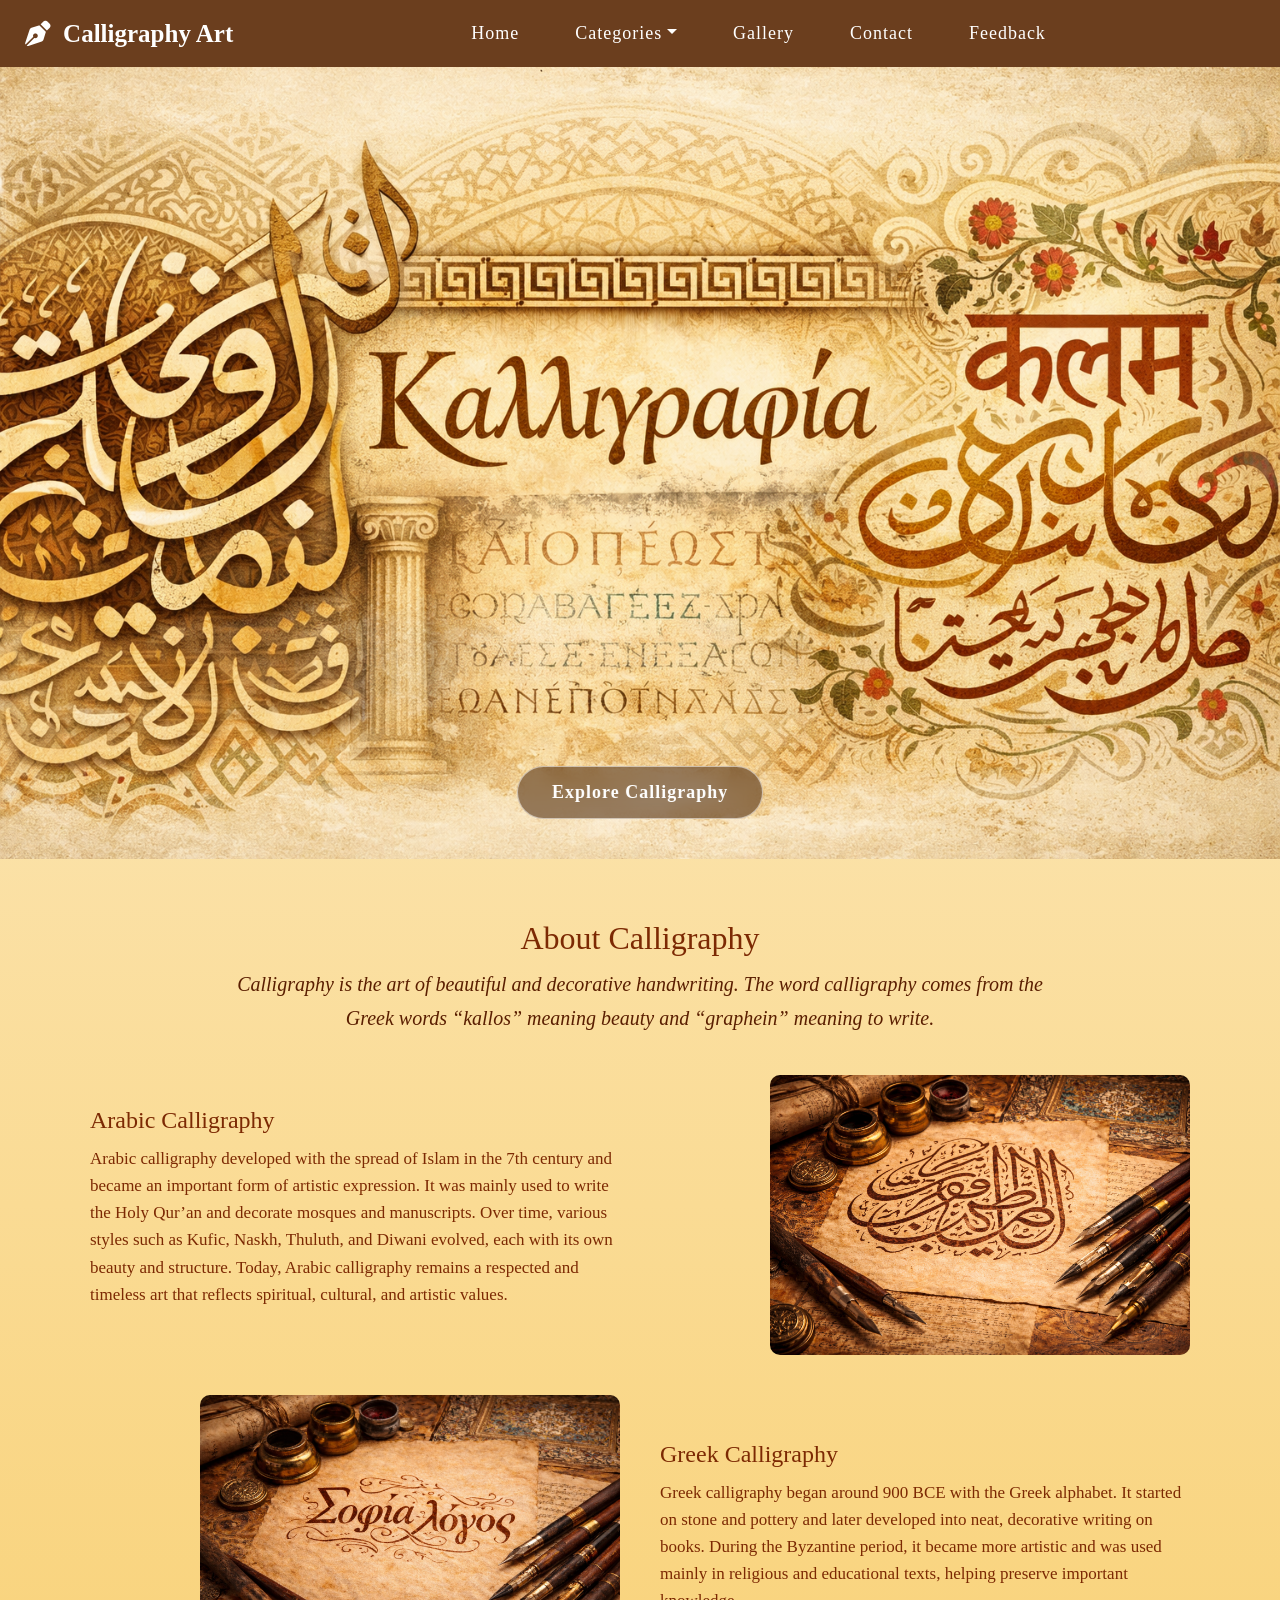
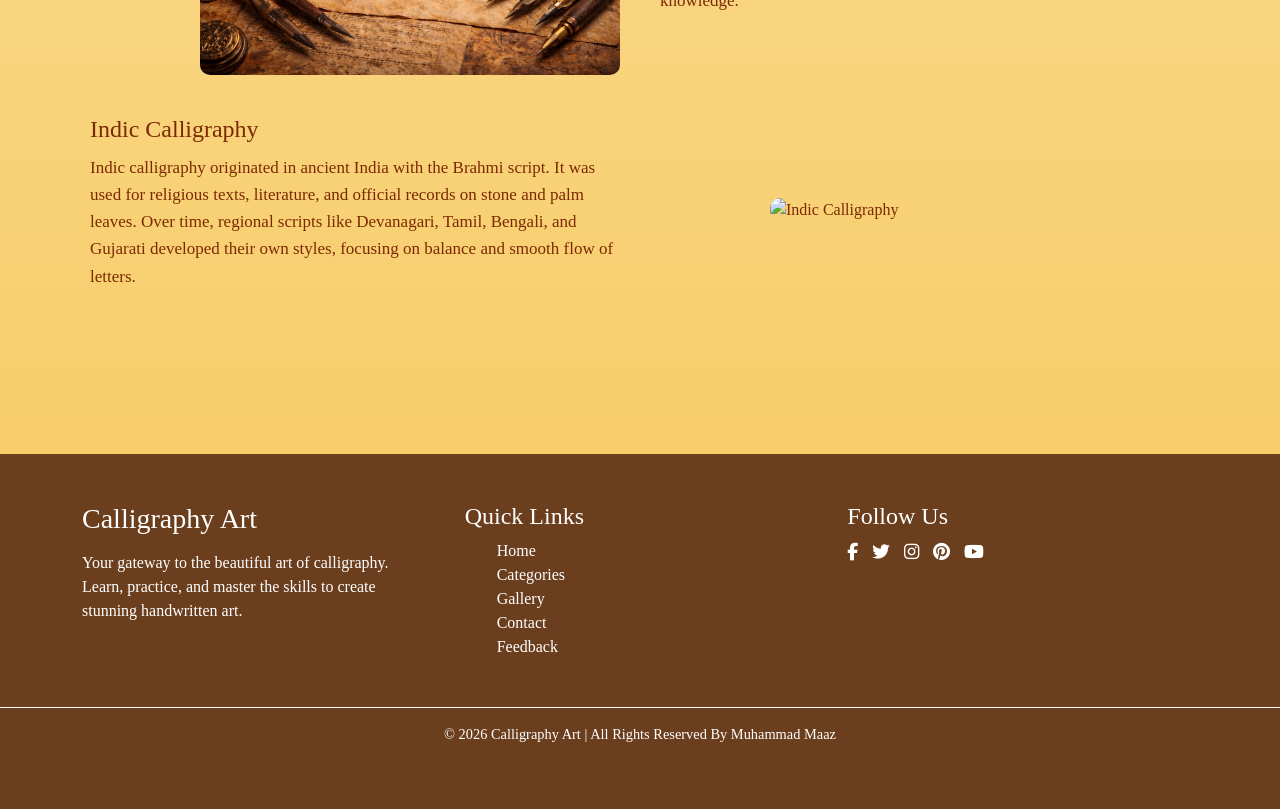
==== index.html @ 0bbfa5df "First commit" ====
<!DOCTYPE html>
<html lang="en">
<head>
  <meta charset="UTF-8">
  <meta name="viewport" content="width=device-width, initial-scale=1.0">
  <title>Calligraphy Art</title>

  <!-- Bootstrap -->
  <link href="https://cdn.jsdelivr.net/npm/bootstrap@5.3.2/dist/css/bootstrap.min.css" rel="stylesheet">

  <!-- Leaflet -->
  <link rel="stylesheet" href="https://unpkg.com/leaflet@1.9.4/dist/leaflet.css">

  <!-- Custom CSS -->
  <link rel="stylesheet" href="style.css">
  <!-- Social Icons CDN -->
<link rel="stylesheet" href="https://cdnjs.cloudflare.com/ajax/libs/font-awesome/6.5.0/css/all.min.css">

</head>

<body>

<!-- NAVBAR -->
<nav class="navbar navbar-expand-lg custom-navbar navbar-dark">
  <div class="container-fluid">
    <i class="fas fa-pen-nib"></i>
    <a class="navbar-brand d-flex align-items-center" href="index.html">
      <span>Calligraphy Art</span>
    </a>

     <!-- RESponvie -->
    <button class="navbar-toggler" type="button" data-bs-toggle="collapse" data-bs-target=".navbar-collapse">
      <span class="navbar-toggler-icon"></span>
    </button>


    <div class="collapse navbar-collapse justify-content-center">
      <ul class="navbar-nav gap-4">
        <li class="nav-item"><a class="nav-link px-3" href="index.html">Home</a></li>
        <li class="nav-item dropdown">
          <a class="nav-link px-3 dropdown-toggle" href="#" data-bs-toggle="dropdown">Categories</a>
          <ul class="dropdown-menu">
            <li class="dropdown-submenu">
              <a class="dropdown-item dropdown-toggle" href="#">For Kids</a>
              <ul class="dropdown-menu">
                <li><a class="dropdown-item" href="kids-arabic.html">Arabic</a></li>
                <li><a class="dropdown-item" href="kids-greek.html">Greek</a></li>
                <li><a class="dropdown-item" href="kids-indic.html">Indic</a></li>
              </ul>
            </li>
            <li class="dropdown-submenu">
              <a class="dropdown-item dropdown-toggle" href="#">For Elders</a>
              <ul class="dropdown-menu">
                <li><a class="dropdown-item" href="elders-arabic.html">Arabic</a></li>
                <li><a class="dropdown-item" href="elders-greek.html">Greek</a></li>
                <li><a class="dropdown-item" href="elders-indic.html">Indic</a></li>
              </ul>
            </li>

          </ul>
        </li>

        <li class="nav-item"><a class="nav-link px-3" href="gallery.html">Gallery</a></li>
        <li class="nav-item"><a class="nav-link px-3 active" href="contact.html">Contact</a></li>
        <li class="nav-item"><a class="nav-link px-3" href="feedback.html">Feedback</a></li>
      </ul>
    </div>
  </div>
</nav>


  <!-- Banner -->
  <section id="home" class="images">
    <img src="Banner 1.png" alt="Calligraphy Banner">
    <a href="#about" class="scroll-btn">Explore Calligraphy</a>
  </section>


  <!-- ABOUT SECTION -->
  <section id="about" class="about">

    <h2>About Calligraphy</h2>

    <p class="about-intro">
      Calligraphy is the art of beautiful and decorative handwriting. The word calligraphy
      comes from the Greek words “kallos” meaning beauty and “graphein” meaning to write.
    </p>

    <!-- Arabic -->
    <div class="about-row">
      <div class="text-box">
        <h3>Arabic Calligraphy</h3>
        <p>
          Arabic calligraphy developed with the spread of Islam in the 7th century and became an important form of artistic expression. It was mainly used to write the Holy Qur’an and decorate mosques and manuscripts. Over time, various styles such as Kufic, Naskh, Thuluth, and Diwani evolved, each with its own beauty and structure. Today, Arabic calligraphy remains a respected and timeless art that reflects spiritual, cultural, and artistic values.
        </p>
      </div>

      <div class="image-box">
        <img src="Arabic calligraphy.png" alt="Arabic Calligraphy">
      </div>
    </div>

    <!-- Greek -->
    <div class="about-row">
      <div class="text-box">
        <h3>Greek Calligraphy</h3>
        <p>
          Greek calligraphy began around 900 BCE with the Greek alphabet. It started on stone and pottery and later developed into neat, decorative writing on books. During the Byzantine period, it became more artistic and was used mainly in religious and educational texts, helping preserve important knowledge.
        </p>
      </div>

      <div class="image-box">
        <img src="Greek calligraphy.png" alt="Greek Calligraphy">
      </div>
    </div>

    <!-- Indic -->
    <div class="about-row">
      <div class="text-box">
        <h3>Indic Calligraphy</h3>
        <p>
          Indic calligraphy originated in ancient India with the Brahmi script. It was used for religious texts, literature, and official records on stone and palm leaves. Over time, regional scripts like Devanagari, Tamil, Bengali, and Gujarati developed their own styles, focusing on balance and smooth flow of letters.
        </p>
      </div>

      <div class="image-box">
        <img src="Indic calligraphy.png" alt="Indic Calligraphy">
      </div>
    </div>

  </section>

  
<!-- FOOTER -->
<footer>
<div class="container">
  <div class="footer-container">
    <div class="footer-logo">
      <h3>Calligraphy Art</h3>
    <p>Your gateway to the beautiful art of calligraphy. Learn, practice, and master the skills to create stunning handwritten art.</p>
  </div>
  <div class="footer-links">
    <h4> Quick Links</h4>
    <ul>
      <li><a href="index.html">Home</a></li>
      <li><a href="catogries.html">Categories</a></li>
      <li><a href="gallery.html">Gallery</a></li>
      <li><a href="contact.html">Contact</a></li>
      <li><a href="feedback.html">Feedback</a></li>     
    </ul>
    
  </div>
  <div class="footer-social">
    <h4>Follow Us</h4>
    <div class="social-icons">
      <a href="#"><i class="fab fa-facebook-f"></i></a>
      <a href="#"><i class="fab fa-twitter"></i></a>
      <a href="#"><i class="fab fa-instagram"></i></a>
      <a href="#"><i class="fab fa-pinterest"></i></a>
      <a href="#"><i class="fab fa-youtube"></i></a>
    </div>
  </div>
</div>
</div>
<div class="copyright">
  <p>&copy; 2026 Calligraphy Art | All Rights Reserved By Muhammad Maaz</p>
</div>
</footer>

<!-- Scripts -->
<script src="https://cdn.jsdelivr.net/npm/bootstrap@5.3.2/dist/js/bootstrap.bundle.min.js"></script>


</body>
</html>
---- style.css ----
/* -------- Automatic Scroll--------- */
html {
  scroll-behavior: smooth;
}

body {
  margin: 0;
  font-family: 'Georgia', serif;
  background: linear-gradient(#fdefd1 , #f7c757);
  
}

/* --------- NAVBAR ---------- */
/* .navbar-brand img{
  border-radius: 50%;
  object-fit: cover;
} */

.container-fluid i{
font-size:1.6rem;
color:white;
padding: 1%
}

.navbar-brand span{
  font-weight: bold;
  color: white;
  font-size: 25px;
  font-family: 'Dancing Script', cursive;
}

.custom-navbar {
    background-color: #6B3E1E;
}

.custom-navbar .nav-link {
    color: white !important;
    font-size: 18px;
    letter-spacing: 1px;
}

.custom-navbar .nav-link:hover {
    color: #FFD9A0 !important;
}

.custom-navbar .dropdown-menu {
    background-color: #6B3E1E;
    border: none;
}

.custom-navbar .dropdown-item {
    color: white !important;
}

.custom-navbar .dropdown-item:hover {
    background-color: #8B5A2B;
    color: #FFD9A0 !important;
}
.dropdown-submenu {
  position: relative;
}

.dropdown-submenu > .dropdown-menu {
  top: 0;
  left: 100%;
  margin-left: 0.2rem;
  display: none;
}

.dropdown-submenu:hover > .dropdown-menu {
  display: block;
}

/* .navbar-toggler {
  border-color: rgba(255,255,255,0.7);
}

.navbar-toggler-icon{
  filter: invert(1);
} */


/* ---------- BANNER (Home) ---------- */
.images {
    width: 100%;
    height: 88vh;
    overflow: hidden;
    position: relative;
}

.images img {
    width: 100%;
    height: 100%;
    object-fit: cover;
}


/* ----------- GLASS BLUR EXPLORE BUTTON ----------- */
.scroll-btn{
    position: absolute;
    left: 50%;
    bottom: 40px;
    transform: translateX(-50%);
    
    padding: 12px 34px;
    font-size: 18px;
    font-weight: 600;
    color: #ffffff;
    text-decoration: none;
    border-radius: 40px;

    border: 1px solid rgba(255, 255, 255, 0.55);
    background: rgba(70, 35, 10, 0.55);
    backdrop-filter: blur(8px);
    -webkit-backdrop-filter: blur(8px);

    letter-spacing: 1px;
    transition: all 0.3s ease;
}

.scroll-btn:hover{
    background: rgba(255, 255, 255, 0.25);
    border-color: rgba(255,255,255,0.9);
    transform: translateX(-50%) scale(1.07);
}


/* ------------ ABOUT SECTION ------------ */
.about {
    padding: 60px 50px;
    color: #7c2903;
}

.about h2{
    text-align: center;
    margin-bottom: 10px;
}

.about-intro{
    text-align: center;
    font-size: 20px;
    font-style: italic;
    max-width: 850px;
    margin: 10px auto 40px auto;
    line-height: 1.7;
    color: #5a1e00;
}


/* -------- ZIG ZAG -------- */
.about-row{
    display: flex;
    align-items: center;
    justify-content: space-between;
    gap: 40px;
    max-width: 1100px;
    margin: 40px auto;
}

.about-row:nth-of-type(even){
    flex-direction: row-reverse;
}

.text-box{
    flex: 1;
}

.text-box h3{
    font-size: 24px;
    margin-bottom: 10px;
}

.text-box p{
    line-height: 1.6;
    font-size: 17px;
}

.image-box{
    flex: 1;
    display: flex;
    justify-content: flex-end;
}

.image-box img{
    width: 90%;
    max-width: 420px;
    border-radius: 10px;
}

/* KIDS BANNER */
.kidsbanner {
    width: 100%;
    height: 93vh;
    overflow: hidden;
    position: relative;
}

.kidsbanner img {
    width: 100%;
    height: 100%;
    object-fit: cover;
}
/* FOR KIDS */
.letterkids {
  text-align: center;
}
.arabicpractice {
  display: flex;
  justify-content: space-between;
  max-width: 1300px;
  margin: 20px auto;
  gap: 20px;
  height: 500px;
  
}

.kids-calligraphy-about {
  background: linear-gradient(135deg, #f6e3b4, #e8c27a);
  padding: 60px 20px;
  font-family: "Arial", sans-serif;
  
}

.about-container {
  max-width: 1000px;
  margin: auto;
  text-align: center;
  color: #5a1e00;
  font-family: Georgia, 'Times New Roman', Times, serif;
  margin-top: 20px;
}

/* Row container */
.kids-row-container {
  display: flex;
  justify-content: center;
  gap: 30px;
  flex-wrap: wrap;
}

/* CARD STYLE */
.kids-card {
  width: 250px;
  text-align: center;
  background: linear-gradient(#ecb791, #f7c757); 
  padding: 25px 20px;
  border-radius: 20px;
  box-shadow: 0 8px 18px rgba(0,0,0,0.15);
  transition: transform 0.3s ease, box-shadow 0.3s ease;
  margin-top: 15px;
}

/* HOVER EFFECT */
.kids-card:hover {
  transform: translateY(-10px) scale(1.03);
  box-shadow: 0 15px 30px rgba(0,0,0,0.25);
}

/* Card image */
.kids-card img {
  width: 160px;
  margin-bottom: 15px;
  border-radius: 12px;
}

/* Card heading */
.kids-card h3 {
  color: #8B5A2B;
  margin-bottom: 10px;
}

/* Card text */
.kids-card p {
  color: #5a1e00;
  font-size: 15px;
  line-height: 1.6;
}

.practice{
  display: flex;
  justify-content: center;
  gap: 20px;
  background: linear-gradient(#ecb791, #f7c757);
  flex-wrap: wrap; 
}

.practice img{
  width: 300px;      
  height: auto;
  border-radius: 12px;
  background: linear-gradient(#ecb791, #f7c757);
}
.practice{
  display: flex;
  justify-content: center;
  gap: 30px;
  flex-wrap: wrap;
  margin-top: 20px;
}



.card{
  text-align: center;  
}

.card img{
  width: 300px;
  height: auto;
  border-radius: 12px;
}

.card h3{
  margin-top: 10px;
  font-size: 22px;
  font-weight: bold;
  color: #3d2b1f;
}
/* KIDS ARTWORK */
.kids-img{
  width: 100%;
  height: 230px;          
  object-fit: cover;      
  border-radius: 12px;
}


.col-md-4{
  background: linear-gradient(#ecb791, #f7c757);    
  border-radius: 18px;
  padding: 15px;
  box-shadow: 0px 6px 15px rgba(0,0,0,0.12);
  transition: 0.3s ease-in-out;
}

/* Hover Effect */
.col-md-4:hover{
  transform: translateY(-8px);
  box-shadow: 0px 12px 25px rgba(0,0,0,0.18);
}


/* .col-md-4 h5{
  font-weight: bold;
  margin-top: 12px;
}

.col-md-4 p{
  font-size: 14px;
  line-height: 1.6;
} */






/* GALLERY BANNER */
.gallery-banner {
    width: 100%;
    height: 88vh;
    overflow: hidden;
    position: relative;
}

.gallery-banner  img {
    width: 100%;
    height: 100%;
    object-fit: cover;
}


/* GALLERY IMAGES */
.gallery {
        width: 100%;
        height: 90vh;
        background-image: url("Gallery banner 2.png");
        background-repeat: no-repeat;
        background-size: cover;
        background-position: center;
      }

      /* .gallery img{
            width: 100%;
            height: 100%;
        } */

      .cta-container {
        max-width: 800px;
        padding: 35px 50px;
        margin: 0 auto;
        border: 2px solid #5a1e00;
        border-radius: 25px;
        background: linear-gradient(#fdefd1 , #f7c757);
      }

      .cta-heading {
        font-size: 42px;
        text-align: center;
        color: #5a1e00;
        margin-bottom: 50px;
      }

      .cta-paragraph {
        text-align: center;
      }

      .cta-btn-container {
        display: flex;
        justify-content: center;
        align-items: center;
      }
      .cta-btn {
        padding: 12px 34px;
        font-size: 18px;
        font-weight: 600;
        color: #ffffff;
        text-decoration: none;
        border-radius: 40px;

        border: 1px solid rgba(255, 255, 255, 0.55);
        background: rgba(70, 35, 10, 0.55);
        backdrop-filter: blur(8px);
        -webkit-backdrop-filter: blur(8px);

        letter-spacing: 1px;
        transition: all 0.3s ease;
      }

      .cta-btn:hover {
        background: rgba(255, 255, 255, 0.25);
        border-color: rgba(255, 255, 255, 0.9);
        transform: scale(1.07);
      }
/* -------- CONTACT FORM -------- */

.form-control
{
  border: 1.5px solid #5a1e00;
}



.form-control::placeholder {
  color: #bbb;
}

.form-btn {
  text-align: right;
}

.form-btn button {
  background: transparent;
  border: 2px solid #5a1e00;
  color: #6B3E1E;
  padding: 6px 20px;
}

.form-btn button:hover {
  background: #5a1e00;
  color: white;
}
#h1 {
margin-left: 35%;
color: #6B3E1E;
}

/* -------- LOCATION -------- */
.location {
  margin-bottom: 10px;
  margin-left: 50%;
  color: #6B3E1E;

}


/* MAP */
#map {
  width: 100%;
  height: 300px;
  border: 2px solid #5a1e00;
  border-radius: 6px;
  margin-left: 15%;
}

/* -------- FEEDBACK SECTION (FIXED) -------- */
#feedback {
  padding: 60px 15px;
}

#feedback h2 {
  text-align: center;
  margin-bottom: 30px;
  color: #7c2903;
}

/* feedback form only */
#feedback form {
  max-width: 500px;
  margin: auto;
}

#feedback input,
#feedback textarea {
  width: 100%;
  margin-bottom: 15px;
  padding: 10px;
  border: 1px solid #5a1e00;
  border-radius: 10px;
}

#feedback button {
  width: 100%;
  padding: 10px;
  background: #6B3E1E;
  color: white;
  border: 1px solid #5a1e00
}

#feedback button:hover {
  background: #5a1e00;
}

/* ELDERS BANNER */
.eldersheading {
  height: 90vh;
  width: 100%;
  background: linear-gradient(#6B3E1E, #8B5A2B);
  display: flex;
  align-items: center;
  justify-content: center;
  text-align: center;
  color: #FFD9A0;
}

.eldersbanner h1 {
  font-size: 3rem;
  margin-bottom: 10px;
  margin-top: 25%;
  text-align: center;
  color: #5a1e00;
}

.eldersbanner p {
  font-size: 1.3rem;
  text-align: center;
  color: #5a1e00;
}

.elders-images {
  display:flex;
 justify-content: space-between;   
  align-items: center;
  gap: 10px;
  max-width: 1200px;
  margin: 40px auto;
}

.elders-images img {
  width: 500%;
  height: 100%;
  object-fit: cover;
  border-radius: 12px;
  box-shadow: 0 6px 15px rgba(0,0,0,0.25);
  transition: transform 0.3s ease;
}

.elders-images img:hover {
  transform: scale(1.05);
}

.arabiccalligraphy {
  text-align: right;
 margin-top: 15px;
}
.arabic-title {
  color: #5a1e00;
}
.greek-title {
  color: #5a1e00;
}
.indic-title {
  color: #5a1e00;
}

/* -------- FOOTER -------- */
footer{
background:#6B3E1E;
color:white;
padding:3rem 0;
margin-top:3rem;
}

.footer-container{
display:grid;
grid-template-columns:repeat(auto-fit,minmax(250px,1fr));
/* grid-template-columns:repeat(auto, 1fr); */
gap:2rem;
}

.footer-logo h3{
font-family:'Dancing Script',cursive;
color:var(--secondary);
margin-bottom:1rem;
}

.footer-links ul{list-style:none}

.footer-links a{
color: white;
text-decoration:none;
transition:var(--transition);
}

.footer-links a:hover{
color: #FFD9A0;
padding-left:5px;
}

.social-icons a{
color:white;
margin-right:10px;
font-size:1.1rem;
transition:var(--transition);
}

.social-icons a:hover{
color: #FFD9A0;
transform:translateY(-3px);
}

.copyright{
text-align:center;
margin-top:2rem;
border-top:1px solid white;
padding-top:1rem;
font-size:.9rem;
color: white;
}




body{
  overflow-x:hidden;
}

/* RESPONSIVE */

body{
  overflow-x:hidden;
}

/* Navbar spacing on mobile */
@media(max-width:768px){
  .navbar-nav{
    gap:10px;
    text-align:center;
  }
}

/* Banner */
@media(max-width:768px){
  .images,
  .gallery-banner{
    height:55vh;
  }

  .scroll-btn{
    font-size:14px;
    padding:10px 22px;
  }
}

/* About section */
@media(max-width:768px){
  .about-row{
    flex-direction:column;
    text-align:center;
  }

  .image-box{
    justify-content:center;
  }
}

/* Cards & images */
@media(max-width:768px){
  .kids-card{
    width:100%;
    max-width:280px;
  }

  .practice img,
  .card img,
  .gallery-img{
    width:100%;
    max-width:280px;
  }
}

/* Elders overflow fix */
@media(max-width:768px){
  .elders-images img{
    width:100%;
  }
}

/* Map */
@media(max-width:768px){
  #map{
    margin-left:0;
  }
}

/* gal banner */

@media (max-width: 768px){
  .gallery{
    height: 45vh;
    background-position: center;
  }
}

@media (max-width: 480px){
  .gallery{
    height: 35vh;
  }
}

/* CONTACT PAGE RESPONSIVE FIX */

@media(max-width:768px){

  #h1{
    margin-left:0;
    text-align:center;
  }

  .location{
    margin-left:0;
    text-align:center;
  }

  #map{
    margin-left:0;
    height:250px;
  }

  .form-btn{
    text-align:center;
  }

}



/* Footer */
@media(max-width:600px){
  .footer-container{
    text-align:center;
  }
}

/* Text scaling */
@media(max-width:768px){
  h1{font-size:1.8rem;}
  h2{font-size:1.4rem;}
  p{font-size:0.95rem;}
}

/* FEEDBACK PAGE RESPONSIVE FIX */

@media(max-width:768px){

  #feedback{
    padding:30px 10px;
  }

  #feedback form{
    max-width:100%;
  }

  #feedback h2{
    font-size:1.6rem;
  }

  #feedback input,
  #feedback textarea{
    font-size:0.95rem;
  }

  #feedback button{
    width:100%;
  }

}


/* KIDS PAGE RESPONSIVE FIX  */

/* Banner text overlay */
.kidsbanner{
  position: relative;
}

.kidsbanner h1,
.kidsbanner p{
  position:absolute;
  left:50%;
  transform:translateX(-50%);
  color:white;
  text-shadow:2px 2px 6px rgba(0,0,0,0.6);
}

.kidsbanner h1{
  top:45%;
}

.kidsbanner p{
  top:55%;
}

/* Mobile banner */
@media(max-width:768px){
  .kidsbanner{
    height:45vh;
  }

  .kidsbanner h1{
    font-size:1.5rem;
    top:40%;
    text-align:center;
  }

  .kidsbanner p{
    font-size:0.9rem;
    top:52%;
    text-align:center;
  }
}

/* Cards responsive */
@media(max-width:768px){
  .kids-card{
    width:100%;
    max-width:280px;
  }
}

/* Artwork grid */
@media(max-width:768px){
  .col-md-4{
    margin-bottom:20px;
  }
}

/* Footer center */
@media(max-width:600px){
  .footer-container{
    text-align:center;
  }
}

/* KIDS GREEK PAGE RESPONSIVE FIX  */

/* Banner overlay */
.kidsbanner{
  position:relative;
}

.kidsbanner h1,
.kidsbanner p{
  position:absolute;
  left:50%;
  transform:translateX(-50%);
  color:white;
  text-shadow:2px 2px 6px rgba(0,0,0,0.6);
}

.kidsbanner h1{ top:45%; }
.kidsbanner p{ top:55%; }

/* Mobile banner */
@media(max-width:768px){
  .kidsbanner{
    height:45vh;
  }

  .kidsbanner h1{
    font-size:1.5rem;
    top:40%;
    text-align:center;
  }

  .kidsbanner p{
    font-size:0.9rem;
    top:52%;
    text-align:center;
  }
}

/* Cards responsive */
@media(max-width:768px){
  .kids-card{
    width:100%;
    max-width:280px;
  }
}

/* Artwork grid */
@media(max-width:768px){
  .col-md-4{
    margin-bottom:20px;
  }
}

/* Footer center */
@media(max-width:600px){
  .footer-container{
    text-align:center;
  }
}


/*  KIDS ARABIC PAGE RESPONSIVE FIX  */

/* Banner text overlay */
.kidsbanner{
  position:relative;
}

.kidsbanner h1,
.kidsbanner p{
  position:absolute;
  left:50%;
  transform:translateX(-50%);
  color:white;
  text-shadow:2px 2px 6px rgba(0,0,0,0.6);
  text-align:center;
}

.kidsbanner h1{ top:45%; }
.kidsbanner p{ top:55%; }

/* Mobile banner */
@media(max-width:768px){
  .kidsbanner{
    height:45vh;
  }

  .kidsbanner h1{
    font-size:1.5rem;
    top:40%;
  }

  .kidsbanner p{
    font-size:0.9rem;
    top:52%;
  }
}

/* Kids cards responsive */
@media(max-width:768px){
  .kids-card{
    width:100%;
    max-width:280px;
  }
}

/* Artwork grid spacing */
@media(max-width:768px){
  .col-md-4{
    margin-bottom:20px;
  }
}

/* Footer mobile */
@media(max-width:600px){
  .footer-container{
    text-align:center;
  }
}

/* ELDERS INDIC PAGE RESPONSIVE FIX  */

/* Elders banner image responsive */
.eldersheading img{
  width:100%;
  height:100%;
  object-fit:cover;
}

/* Banner text spacing */
.eldersbanner h1,
.eldersbanner p{
  text-align:center;
  padding:0 15px;
}

/* Mobile banner */
@media(max-width:768px){
  .eldersheading{
    height:45vh;
  }

  .eldersbanner h1{
    font-size:1.6rem;
    margin-top:15px;
  }

  .eldersbanner p{
    font-size:0.95rem;
  }
}

/* Practice cards responsive */
@media(max-width:768px){
  .col-md-4{
    margin-bottom:20px;
  }
}

/* About section padding */
@media(max-width:768px){
  .about{
    padding:40px 20px;
  }
}

/* Footer mobile center */
@media(max-width:600px){
  .footer-container{
    text-align:center;
  }
}


/* ELDERS GREEK PAGE RESPONSIVE   */

/* Banner image fit */
.eldersheading img{
  width:100%;
  height:100%;
  object-fit:cover;
}

/* Banner text center */
.eldersbanner h1,
.eldersbanner p{
  text-align:center;
  padding:0 15px;
}

/* Mobile banner */
@media(max-width:768px){
  .eldersheading{
    height:45vh;
  }

  .eldersbanner h1{
    font-size:1.6rem;
    margin-top:15px;
  }

  .eldersbanner p{
    font-size:0.95rem;
  }
}

/* Practice & artwork cards */
@media(max-width:768px){
  .col-md-4{
    margin-bottom:20px;
  }
}

/* About section padding */
@media(max-width:768px){
  .about{
    padding:40px 20px;
  }
}

/* Footer center */
@media(max-width:600px){
  .footer-container{
    text-align:center;
  }
}

/* ===== ELDERS ARABIC PAGE RESPONSIVE FIX ===== */

/* Elders banner image fit */
.eldersheading img{
  width:100%;
  height:100%;
  object-fit:cover;
}

/* Banner text center */
.eldersbanner h1,
.eldersbanner p{
  text-align:center;
  padding:0 15px;
}

/* Mobile banner */
@media(max-width:768px){
  .eldersheading{
    height:45vh;
  }

  .eldersbanner h1{
    font-size:1.6rem;
    margin-top:15px;
  }

  .eldersbanner p{
    font-size:0.95rem;
  }
}

/* Practice & artwork cards spacing */
@media(max-width:768px){
  .col-md-4{
    margin-bottom:20px;
  }
}

/* About section padding */
@media(max-width:768px){
  .about{
    padding:40px 20px;
  }
}

/* Footer mobile */
@media(max-width:600px){
  .footer-container{
    text-align:center;
  }
}
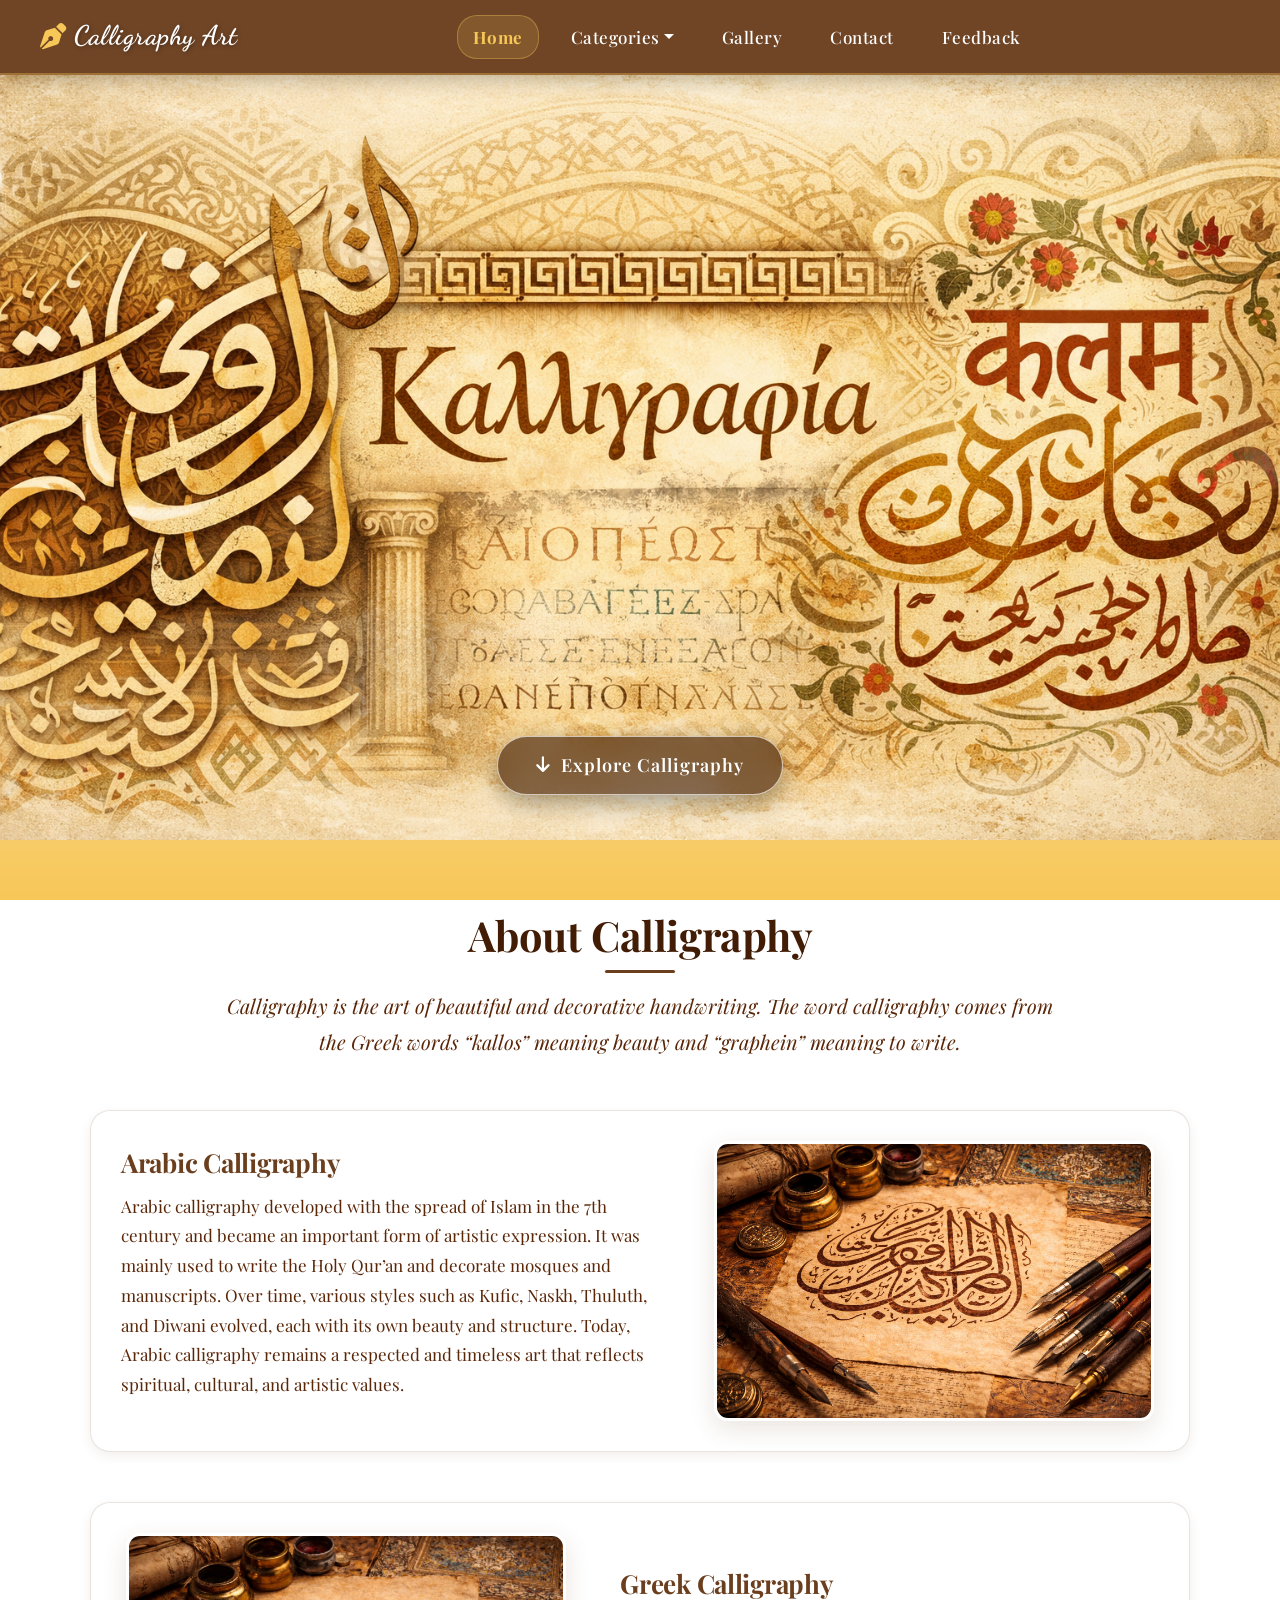
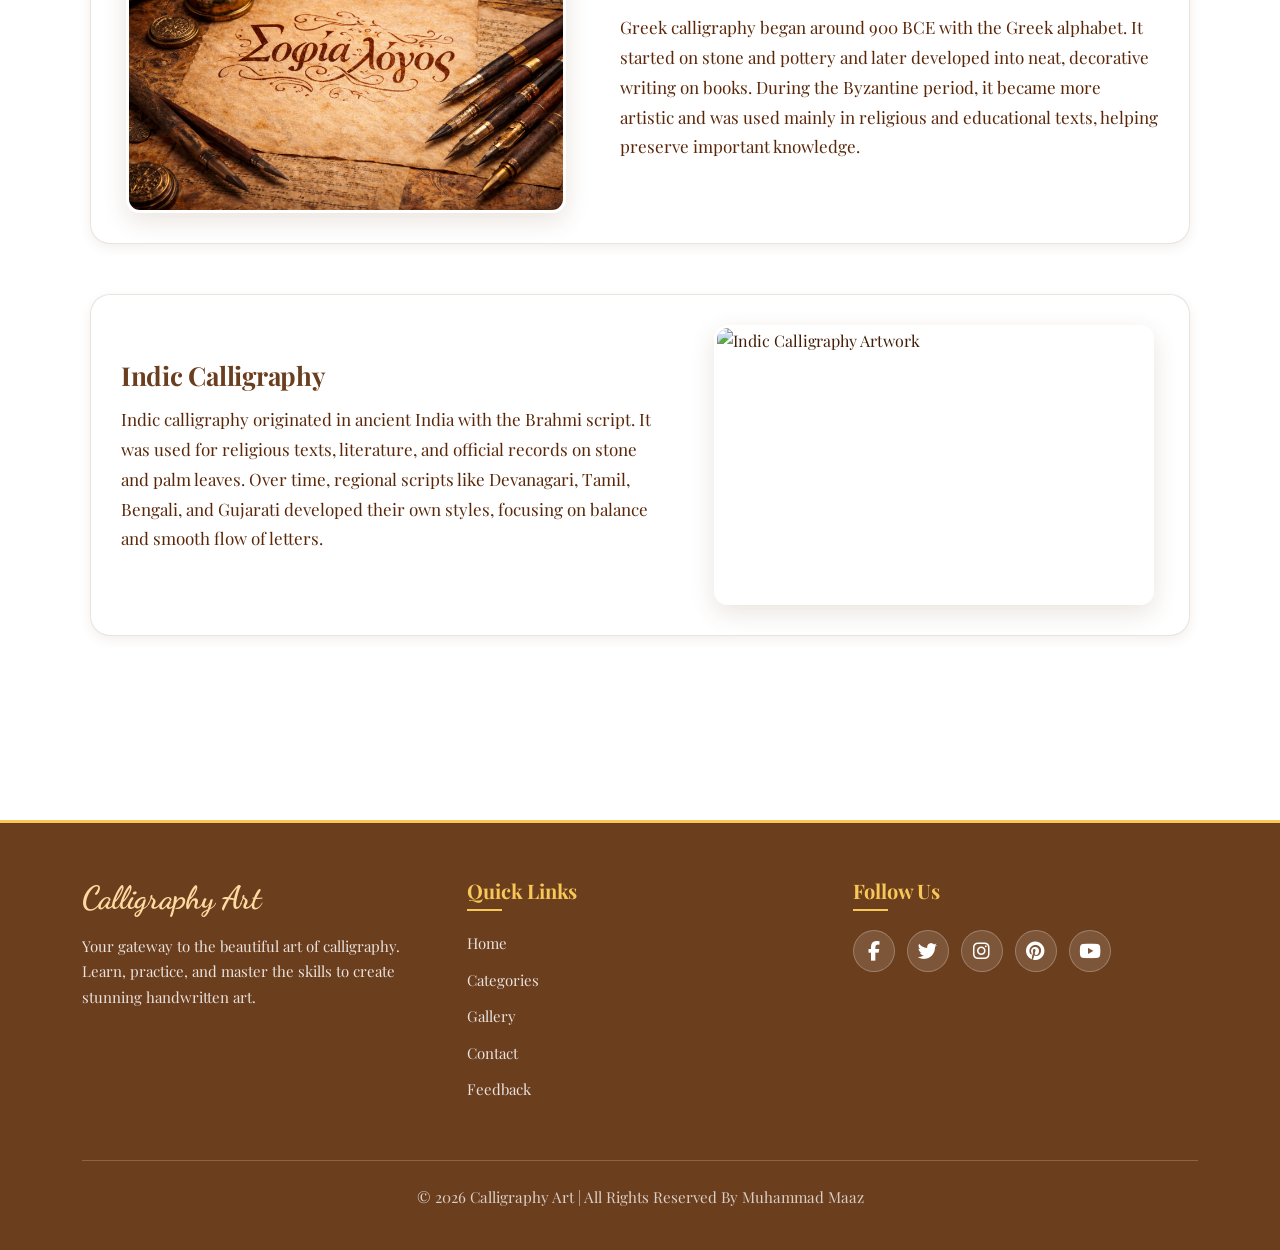
==== commit bd417d0d: "First commit" ====
--- a/index.html
+++ b/index.html
@@ -3,43 +3,46 @@
 <head>
   <meta charset="UTF-8">
   <meta name="viewport" content="width=device-width, initial-scale=1.0">
-  <title>Calligraphy Art</title>
+  <title>Calligraphy Art | Master Traditional & Modern Calligraphy</title>
 
-  <!-- Bootstrap -->
+  <!-- Google Fonts -->
+  <link rel="preconnect" href="https://fonts.googleapis.com">
+  <link rel="preconnect" href="https://fonts.gstatic.com" crossorigin>
+  <link href="https://fonts.googleapis.com/css2?family=Cinzel:wght@500;700&family=Dancing+Script:wght@600;700&family=Playfair+Display:ital,wght@0,500;0,700;1,400&family=Plus+Jakarta+Sans:wght@400;500;600;700&display=swap" rel="stylesheet">
+
+  <!-- Bootstrap 5 CSS -->
   <link href="https://cdn.jsdelivr.net/npm/bootstrap@5.3.2/dist/css/bootstrap.min.css" rel="stylesheet">
 
-  <!-- Leaflet -->
-  <link rel="stylesheet" href="https://unpkg.com/leaflet@1.9.4/dist/leaflet.css">
+  <!-- Font Awesome Icons -->
+  <link rel="stylesheet" href="https://cdnjs.cloudflare.com/ajax/libs/font-awesome/6.5.0/css/all.min.css">
 
   <!-- Custom CSS -->
   <link rel="stylesheet" href="style.css">
-  <!-- Social Icons CDN -->
-<link rel="stylesheet" href="https://cdnjs.cloudflare.com/ajax/libs/font-awesome/6.5.0/css/all.min.css">
-
 </head>
 
 <body>
 
 <!-- NAVBAR -->
-<nav class="navbar navbar-expand-lg custom-navbar navbar-dark">
-  <div class="container-fluid">
-    <i class="fas fa-pen-nib"></i>
-    <a class="navbar-brand d-flex align-items-center" href="index.html">
+<nav class="navbar navbar-expand-lg custom-navbar navbar-dark sticky-top">
+  <div class="container-fluid px-lg-4">
+    <a class="navbar-brand d-flex align-items-center gap-2" href="index.html">
+      <i class="fas fa-pen-nib brand-icon"></i>
       <span>Calligraphy Art</span>
     </a>
 
-     <!-- RESponvie -->
-    <button class="navbar-toggler" type="button" data-bs-toggle="collapse" data-bs-target=".navbar-collapse">
+    <!-- Responsive Toggler -->
+    <button class="navbar-toggler" type="button" data-bs-toggle="collapse" data-bs-target="#mainNavbar" aria-controls="mainNavbar" aria-expanded="false" aria-label="Toggle navigation">
       <span class="navbar-toggler-icon"></span>
     </button>
 
-
-    <div class="collapse navbar-collapse justify-content-center">
-      <ul class="navbar-nav gap-4">
-        <li class="nav-item"><a class="nav-link px-3" href="index.html">Home</a></li>
+    <div class="collapse navbar-collapse justify-content-center" id="mainNavbar">
+      <ul class="navbar-nav gap-2 gap-lg-3">
+        <li class="nav-item"><a class="nav-link px-3 active" href="index.html">Home</a></li>
         <li class="nav-item dropdown">
           <a class="nav-link px-3 dropdown-toggle" href="#" data-bs-toggle="dropdown">Categories</a>
           <ul class="dropdown-menu">
+            <li><a class="dropdown-item fw-bold" href="catogries.html"><i class="fas fa-th-large me-2"></i>All Categories</a></li>
+            <li><hr class="dropdown-divider border-secondary my-1"></li>
             <li class="dropdown-submenu">
               <a class="dropdown-item dropdown-toggle" href="#">For Kids</a>
               <ul class="dropdown-menu">
@@ -56,29 +59,29 @@
                 <li><a class="dropdown-item" href="elders-indic.html">Indic</a></li>
               </ul>
             </li>
-
           </ul>
         </li>
 
         <li class="nav-item"><a class="nav-link px-3" href="gallery.html">Gallery</a></li>
-        <li class="nav-item"><a class="nav-link px-3 active" href="contact.html">Contact</a></li>
+        <li class="nav-item"><a class="nav-link px-3" href="contact.html">Contact</a></li>
         <li class="nav-item"><a class="nav-link px-3" href="feedback.html">Feedback</a></li>
       </ul>
     </div>
   </div>
 </nav>
 
+<!-- BANNER -->
+<section id="home" class="images">
+  <img src="Banner 1.png" alt="Calligraphy Art Banner">
+  <a href="#about" class="scroll-btn">
+    <i class="fas fa-arrow-down"></i>
+    <span>Explore Calligraphy</span>
+  </a>
+</section>
 
-  <!-- Banner -->
-  <section id="home" class="images">
-    <img src="Banner 1.png" alt="Calligraphy Banner">
-    <a href="#about" class="scroll-btn">Explore Calligraphy</a>
-  </section>
-
-
-  <!-- ABOUT SECTION -->
-  <section id="about" class="about">
-
+<!-- ABOUT SECTION -->
+<section id="about" class="about">
+  <div class="container">
     <h2>About Calligraphy</h2>
 
     <p class="about-intro">
@@ -96,7 +99,7 @@
       </div>
 
       <div class="image-box">
-        <img src="Arabic calligraphy.png" alt="Arabic Calligraphy">
+        <img src="Arabic calligraphy.png" alt="Arabic Calligraphy Artwork">
       </div>
     </div>
 
@@ -110,7 +113,7 @@
       </div>
 
       <div class="image-box">
-        <img src="Greek calligraphy.png" alt="Greek Calligraphy">
+        <img src="Greek calligraphy.png" alt="Greek Calligraphy Artwork">
       </div>
     </div>
 
@@ -124,52 +127,49 @@
       </div>
 
       <div class="image-box">
-        <img src="Indic calligraphy.png" alt="Indic Calligraphy">
+        <img src="Indic calligraphy.png" alt="Indic Calligraphy Artwork">
       </div>
     </div>
+  </div>
+</section>
 
-  </section>
-
-  
 <!-- FOOTER -->
 <footer>
-<div class="container">
-  <div class="footer-container">
-    <div class="footer-logo">
-      <h3>Calligraphy Art</h3>
-    <p>Your gateway to the beautiful art of calligraphy. Learn, practice, and master the skills to create stunning handwritten art.</p>
-  </div>
-  <div class="footer-links">
-    <h4> Quick Links</h4>
-    <ul>
-      <li><a href="index.html">Home</a></li>
-      <li><a href="catogries.html">Categories</a></li>
-      <li><a href="gallery.html">Gallery</a></li>
-      <li><a href="contact.html">Contact</a></li>
-      <li><a href="feedback.html">Feedback</a></li>     
-    </ul>
-    
-  </div>
-  <div class="footer-social">
-    <h4>Follow Us</h4>
-    <div class="social-icons">
-      <a href="#"><i class="fab fa-facebook-f"></i></a>
-      <a href="#"><i class="fab fa-twitter"></i></a>
-      <a href="#"><i class="fab fa-instagram"></i></a>
-      <a href="#"><i class="fab fa-pinterest"></i></a>
-      <a href="#"><i class="fab fa-youtube"></i></a>
+  <div class="container">
+    <div class="footer-container">
+      <div class="footer-logo">
+        <h3>Calligraphy Art</h3>
+        <p>Your gateway to the beautiful art of calligraphy. Learn, practice, and master the skills to create stunning handwritten art.</p>
+      </div>
+      <div class="footer-links">
+        <h4>Quick Links</h4>
+        <ul>
+          <li><a href="index.html">Home</a></li>
+          <li><a href="catogries.html">Categories</a></li>
+          <li><a href="gallery.html">Gallery</a></li>
+          <li><a href="contact.html">Contact</a></li>
+          <li><a href="feedback.html">Feedback</a></li>     
+        </ul>
+      </div>
+      <div class="footer-social">
+        <h4>Follow Us</h4>
+        <div class="social-icons">
+          <a href="#" aria-label="Facebook"><i class="fab fa-facebook-f"></i></a>
+          <a href="#" aria-label="Twitter"><i class="fab fa-twitter"></i></a>
+          <a href="#" aria-label="Instagram"><i class="fab fa-instagram"></i></a>
+          <a href="#" aria-label="Pinterest"><i class="fab fa-pinterest"></i></a>
+          <a href="#" aria-label="YouTube"><i class="fab fa-youtube"></i></a>
+        </div>
+      </div>
+    </div>
+    <div class="copyright">
+      <p>&copy; 2026 Calligraphy Art | All Rights Reserved By Muhammad Maaz</p>
     </div>
   </div>
-</div>
-</div>
-<div class="copyright">
-  <p>&copy; 2026 Calligraphy Art | All Rights Reserved By Muhammad Maaz</p>
-</div>
 </footer>
 
-<!-- Scripts -->
+<!-- Bootstrap JS -->
 <script src="https://cdn.jsdelivr.net/npm/bootstrap@5.3.2/dist/js/bootstrap.bundle.min.js"></script>
-
 
 </body>
 </html>
--- a/style.css
+++ b/style.css
@@ -1,1144 +1,1392 @@
-/* -------- Automatic Scroll--------- */
+/* ==========================================================================
+   CALLIGRAPHY ART - COMPREHENSIVE STYLESHEET
+   Refined design system: Warm Parchment, Terracotta & Deep Walnut
+   ========================================================================== */
+
+/* ---------- 1. CSS VARIABLES & DESIGN TOKENS ---------- */
+:root {
+  /* Colors */
+  --primary: #6B3E1E;
+  --primary-dark: #4a2910;
+  --primary-light: #8B5A2B;
+  --accent-gold: #f7c757;
+  --accent-gold-dark: #d9a42b;
+  --accent-gold-light: #fdefd1;
+  --secondary: #FFD9A0;
+  --text-dark: #421c04;
+  --text-body: #5a2608;
+  --text-muted: #7d4825;
+  --bg-parchment: #fffdf9;
+  --bg-gradient-start: #fdefd1;
+  --bg-gradient-end: #f7c757;
+
+  /* Typography */
+  --font-serif: 'Playfair Display', 'Georgia', serif;
+  --font-cursive: 'Dancing Script', cursive;
+  --font-display: 'Cinzel', 'Georgia', serif;
+  --font-sans: 'Plus Jakarta Sans', system-ui, -apple-system, sans-serif;
+
+  /* Shadows */
+  --shadow-sm: 0 4px 12px rgba(107, 62, 30, 0.08);
+  --shadow-md: 0 8px 24px rgba(107, 62, 30, 0.14);
+  --shadow-lg: 0 16px 36px rgba(107, 62, 30, 0.22);
+  --shadow-glow: 0 0 20px rgba(247, 199, 87, 0.45);
+
+  /* Transitions */
+  --transition: all 0.3s cubic-bezier(0.25, 0.8, 0.25, 1);
+  --transition-fast: all 0.15s ease-in-out;
+}
+
+/* ---------- 2. BASE & RESET ---------- */
 html {
   scroll-behavior: smooth;
 }
 
 body {
   margin: 0;
-  font-family: 'Georgia', serif;
-  background: linear-gradient(#fdefd1 , #f7c757);
-  
-}
-
-/* --------- NAVBAR ---------- */
-/* .navbar-brand img{
-  border-radius: 50%;
-  object-fit: cover;
-} */
-
-.container-fluid i{
-font-size:1.6rem;
-color:white;
-padding: 1%
-}
-
-.navbar-brand span{
-  font-weight: bold;
-  color: white;
-  font-size: 25px;
-  font-family: 'Dancing Script', cursive;
-}
-
+  padding: 0;
+  font-family: var(--font-serif);
+  color: var(--text-body);
+  background: linear-gradient(180deg, #fff9ee 0%, #fdefd1 30%, #f7dca3 70%, #f7c757 100%);
+  background-attachment: fixed;
+  min-height: 100vh;
+  overflow-x: hidden;
+  line-height: 1.65;
+}
+
+h1, h2, h3, h4, h5, h6 {
+  font-family: var(--font-serif);
+  color: var(--text-dark);
+  font-weight: 700;
+  letter-spacing: -0.01em;
+}
+
+a {
+  text-decoration: none;
+  color: inherit;
+  transition: var(--transition);
+}
+
+img {
+  max-width: 100%;
+  height: auto;
+  display: block;
+}
+
+/* ---------- 3. NAVIGATION BAR ---------- */
 .custom-navbar {
-    background-color: #6B3E1E;
+  background-color: rgba(107, 62, 30, 0.96) !important;
+  backdrop-filter: blur(10px);
+  -webkit-backdrop-filter: blur(10px);
+  border-bottom: 2px solid rgba(247, 199, 87, 0.35);
+  box-shadow: 0 4px 20px rgba(0, 0, 0, 0.25);
+  padding: 0.65rem 1rem;
+  transition: var(--transition);
+  z-index: 1050;
+}
+
+.custom-navbar .navbar-brand {
+  display: flex;
+  align-items: center;
+  gap: 10px;
+  padding: 4px 0;
+}
+
+.custom-navbar .navbar-brand .brand-icon {
+  font-size: 1.65rem;
+  color: var(--accent-gold);
+  transition: var(--transition);
+}
+
+.custom-navbar .navbar-brand:hover .brand-icon {
+  transform: rotate(-15deg) scale(1.1);
+  color: #fff;
+}
+
+.custom-navbar .navbar-brand span {
+  font-family: var(--font-cursive);
+  font-weight: 700;
+  color: #ffffff;
+  font-size: 27px;
+  letter-spacing: 0.5px;
+  text-shadow: 1px 1px 4px rgba(0, 0, 0, 0.4);
+}
+
+.custom-navbar .navbar-nav {
+  align-items: center;
 }
 
 .custom-navbar .nav-link {
-    color: white !important;
-    font-size: 18px;
-    letter-spacing: 1px;
+  color: #ffffff !important;
+  font-size: 17px;
+  font-weight: 500;
+  letter-spacing: 0.5px;
+  padding: 8px 16px !important;
+  border-radius: 20px;
+  transition: var(--transition);
+  position: relative;
 }
 
 .custom-navbar .nav-link:hover {
-    color: #FFD9A0 !important;
-}
-
+  color: var(--secondary) !important;
+  background-color: rgba(255, 255, 255, 0.1);
+}
+
+.custom-navbar .nav-link.active {
+  color: var(--accent-gold) !important;
+  font-weight: 700;
+  background-color: rgba(247, 199, 87, 0.15);
+  box-shadow: inset 0 0 0 1px rgba(247, 199, 87, 0.35);
+}
+
+/* Dropdown Menus */
 .custom-navbar .dropdown-menu {
-    background-color: #6B3E1E;
-    border: none;
+  background-color: #552d11;
+  border: 1px solid rgba(247, 199, 87, 0.3);
+  border-radius: 12px;
+  box-shadow: var(--shadow-lg);
+  padding: 8px 0;
+  margin-top: 8px;
 }
 
 .custom-navbar .dropdown-item {
-    color: white !important;
-}
-
-.custom-navbar .dropdown-item:hover {
-    background-color: #8B5A2B;
-    color: #FFD9A0 !important;
-}
+  color: #ffffff !important;
+  font-size: 15px;
+  padding: 9px 20px;
+  transition: var(--transition);
+  font-family: var(--font-sans);
+}
+
+.custom-navbar .dropdown-item:hover,
+.custom-navbar .dropdown-item:focus {
+  background-color: #7b451f;
+  color: var(--secondary) !important;
+  padding-left: 24px;
+}
+
+.custom-navbar .dropdown-item.active {
+  background-color: #8b5126;
+  color: var(--accent-gold) !important;
+  font-weight: 600;
+}
+
+/* Nested Dropdowns for Categories (Desktop) */
 .dropdown-submenu {
   position: relative;
 }
 
-.dropdown-submenu > .dropdown-menu {
-  top: 0;
-  left: 100%;
-  margin-left: 0.2rem;
-  display: none;
-}
-
-.dropdown-submenu:hover > .dropdown-menu {
+@media (min-width: 992px) {
+  .dropdown-submenu > .dropdown-menu {
+    top: -4px;
+    left: 100%;
+    margin-left: 2px;
+    display: none;
+  }
+
+  .dropdown-submenu:hover > .dropdown-menu {
+    display: block;
+    animation: fadeInSubmenu 0.2s ease forwards;
+  }
+
+  @keyframes fadeInSubmenu {
+    from {
+      opacity: 0;
+      transform: translateX(-6px);
+    }
+    to {
+      opacity: 1;
+      transform: translateX(0);
+    }
+  }
+}
+
+/* Mobile Nested Dropdowns */
+@media (max-width: 991.98px) {
+  .dropdown-submenu > .dropdown-menu {
+    position: static;
+    margin-left: 1rem;
+    margin-right: 1rem;
+    border-left: 2px solid var(--accent-gold);
+    border-radius: 6px;
+    background-color: #44210a;
+  }
+  
+  .custom-navbar .navbar-nav {
+    padding: 1rem 0;
+    gap: 8px;
+  }
+}
+
+.navbar-toggler {
+  border: 1px solid rgba(255, 255, 255, 0.4);
+  padding: 6px 10px;
+}
+
+.navbar-toggler:focus {
+  box-shadow: 0 0 0 3px rgba(247, 199, 87, 0.35);
+}
+
+/* ---------- 4. HERO & BANNER SECTIONS ---------- */
+
+/* Home Banner */
+.images {
+  width: 100%;
+  height: 85vh;
+  min-height: 480px;
+  max-height: 800px;
+  overflow: hidden;
+  position: relative;
+}
+
+.images img {
+  width: 100%;
+  height: 100%;
+  object-fit: cover;
+  object-position: center;
+}
+
+/* Glass Blur Explore Button */
+.scroll-btn {
+  position: absolute;
+  left: 50%;
+  bottom: 45px;
+  transform: translateX(-50%);
+  padding: 14px 38px;
+  font-size: 18px;
+  font-weight: 600;
+  color: #ffffff;
+  text-decoration: none;
+  border-radius: 50px;
+  border: 1px solid rgba(255, 255, 255, 0.65);
+  background: rgba(70, 35, 10, 0.65);
+  backdrop-filter: blur(10px);
+  -webkit-backdrop-filter: blur(10px);
+  letter-spacing: 1px;
+  box-shadow: 0 8px 24px rgba(0, 0, 0, 0.35);
+  transition: var(--transition);
+  display: inline-flex;
+  align-items: center;
+  gap: 10px;
+  z-index: 5;
+}
+
+.scroll-btn:hover {
+  background: rgba(247, 199, 87, 0.35);
+  border-color: #ffffff;
+  color: #ffffff;
+  transform: translateX(-50%) translateY(-3px) scale(1.05);
+  box-shadow: 0 12px 32px rgba(0, 0, 0, 0.45);
+}
+
+/* Kids Banner */
+.kidsbanner {
+  width: 100%;
+  height: 70vh;
+  min-height: 380px;
+  max-height: 600px;
+  overflow: hidden;
+  position: relative;
+}
+
+.kidsbanner img {
+  width: 100%;
+  height: 100%;
+  object-fit: cover;
+  object-position: center;
+}
+
+.kidsbanner .banner-overlay,
+.kidsbanner-content {
+  position: absolute;
+  top: 50%;
+  left: 50%;
+  transform: translate(-50%, -50%);
+  text-align: center;
+  color: #ffffff;
+  width: 90%;
+  max-width: 750px;
+  padding: 24px 32px;
+  background: rgba(45, 20, 5, 0.65);
+  backdrop-filter: blur(8px);
+  -webkit-backdrop-filter: blur(8px);
+  border-radius: 24px;
+  border: 1px solid rgba(255, 217, 160, 0.35);
+  box-shadow: var(--shadow-lg);
+  z-index: 2;
+}
+
+.kidsbanner h1,
+.banner-overlay h1 {
+  font-size: 2.8rem;
+  margin-bottom: 8px;
+  color: #ffffff;
+  text-shadow: 2px 2px 8px rgba(0, 0, 0, 0.7);
+}
+
+.kidsbanner p,
+.banner-overlay p {
+  font-size: 1.25rem;
+  margin-bottom: 0;
+  color: var(--secondary);
+  text-shadow: 1px 1px 4px rgba(0, 0, 0, 0.6);
+  letter-spacing: 1px;
+}
+
+/* Elders Banner */
+.eldersbanner {
+  width: 100%;
+  height: 70vh;
+  min-height: 380px;
+  max-height: 600px;
+  overflow: hidden;
+  position: relative;
+}
+
+.eldersbanner img,
+.eldersheading img {
+  width: 100%;
+  height: 100%;
+  object-fit: cover;
+  object-position: center;
+}
+
+.eldersbanner .banner-overlay,
+.eldersbanner-content {
+  position: absolute;
+  top: 50%;
+  left: 50%;
+  transform: translate(-50%, -50%);
+  text-align: center;
+  color: #ffffff;
+  width: 90%;
+  max-width: 800px;
+  padding: 24px 32px;
+  background: rgba(35, 15, 4, 0.65);
+  backdrop-filter: blur(8px);
+  -webkit-backdrop-filter: blur(8px);
+  border-radius: 24px;
+  border: 1px solid rgba(255, 217, 160, 0.35);
+  box-shadow: var(--shadow-lg);
+  z-index: 2;
+}
+
+.eldersbanner h1,
+.eldersbanner-content h1 {
+  font-size: 2.8rem;
+  margin-bottom: 8px;
+  color: #ffffff;
+  text-shadow: 2px 2px 8px rgba(0, 0, 0, 0.7);
+}
+
+.eldersbanner p,
+.eldersbanner-content p {
+  font-size: 1.25rem;
+  margin-bottom: 0;
+  color: var(--secondary);
+  letter-spacing: 0.5px;
+}
+
+/* Gallery Banner */
+.gallery {
+  width: 100%;
+  height: 70vh;
+  min-height: 380px;
+  max-height: 600px;
+  background-image: url("Gallery banner 2.png");
+  background-repeat: no-repeat;
+  background-size: cover;
+  background-position: center;
+  position: relative;
+  display: flex;
+  align-items: center;
+  justify-content: center;
+}
+
+.gallery .gallery-hero-overlay {
+  text-align: center;
+  color: #ffffff;
+  padding: 24px 32px;
+  background: rgba(45, 20, 5, 0.65);
+  backdrop-filter: blur(8px);
+  -webkit-backdrop-filter: blur(8px);
+  border-radius: 24px;
+  border: 1px solid rgba(255, 217, 160, 0.35);
+  max-width: 800px;
+  margin: 0 15px;
+  box-shadow: var(--shadow-lg);
+}
+
+.gallery-hero-overlay h1 {
+  font-size: 2.8rem;
+  color: #ffffff;
+  margin-bottom: 8px;
+}
+
+.gallery-hero-overlay p {
+  font-size: 1.2rem;
+  color: var(--secondary);
+  margin-bottom: 0;
+}
+
+/* Categories Hub Hero Banner */
+.categories-hero {
+  width: 100%;
+  height: 60vh;
+  min-height: 360px;
+  max-height: 520px;
+  background-image: url("Gallery banner.png");
+  background-repeat: no-repeat;
+  background-size: cover;
+  background-position: center;
+  position: relative;
+  display: flex;
+  align-items: center;
+  justify-content: center;
+}
+
+.categories-hero-overlay {
+  text-align: center;
+  color: #ffffff;
+  padding: 28px 36px;
+  background: rgba(45, 20, 5, 0.7);
+  backdrop-filter: blur(8px);
+  -webkit-backdrop-filter: blur(8px);
+  border-radius: 24px;
+  border: 1px solid rgba(255, 217, 160, 0.35);
+  max-width: 850px;
+  margin: 0 15px;
+  box-shadow: var(--shadow-lg);
+}
+
+.categories-hero-overlay h1 {
+  font-size: 3rem;
+  color: #ffffff;
+  margin-bottom: 10px;
+}
+
+.categories-hero-overlay p {
+  font-size: 1.25rem;
+  color: var(--secondary);
+  margin-bottom: 0;
+}
+
+/* ---------- 5. ABOUT SECTION (HOME) ---------- */
+.about {
+  padding: 70px 20px;
+  color: var(--text-dark);
+}
+
+.about h2 {
+  text-align: center;
+  font-size: 2.6rem;
+  margin-bottom: 15px;
+  position: relative;
   display: block;
 }
 
-/* .navbar-toggler {
-  border-color: rgba(255,255,255,0.7);
-}
-
-.navbar-toggler-icon{
-  filter: invert(1);
-} */
-
-
-/* ---------- BANNER (Home) ---------- */
-.images {
-    width: 100%;
-    height: 88vh;
-    overflow: hidden;
-    position: relative;
-}
-
-.images img {
-    width: 100%;
-    height: 100%;
-    object-fit: cover;
-}
-
-
-/* ----------- GLASS BLUR EXPLORE BUTTON ----------- */
-.scroll-btn{
-    position: absolute;
-    left: 50%;
-    bottom: 40px;
-    transform: translateX(-50%);
-    
-    padding: 12px 34px;
-    font-size: 18px;
-    font-weight: 600;
-    color: #ffffff;
-    text-decoration: none;
-    border-radius: 40px;
-
-    border: 1px solid rgba(255, 255, 255, 0.55);
-    background: rgba(70, 35, 10, 0.55);
-    backdrop-filter: blur(8px);
-    -webkit-backdrop-filter: blur(8px);
-
-    letter-spacing: 1px;
-    transition: all 0.3s ease;
-}
-
-.scroll-btn:hover{
-    background: rgba(255, 255, 255, 0.25);
-    border-color: rgba(255,255,255,0.9);
-    transform: translateX(-50%) scale(1.07);
-}
-
-
-/* ------------ ABOUT SECTION ------------ */
-.about {
-    padding: 60px 50px;
-    color: #7c2903;
-}
-
-.about h2{
-    text-align: center;
-    margin-bottom: 10px;
-}
-
-.about-intro{
-    text-align: center;
-    font-size: 20px;
-    font-style: italic;
-    max-width: 850px;
-    margin: 10px auto 40px auto;
-    line-height: 1.7;
-    color: #5a1e00;
-}
-
-
-/* -------- ZIG ZAG -------- */
-.about-row{
-    display: flex;
-    align-items: center;
-    justify-content: space-between;
-    gap: 40px;
-    max-width: 1100px;
-    margin: 40px auto;
-}
-
-.about-row:nth-of-type(even){
-    flex-direction: row-reverse;
-}
-
-.text-box{
-    flex: 1;
-}
-
-.text-box h3{
-    font-size: 24px;
-    margin-bottom: 10px;
-}
-
-.text-box p{
-    line-height: 1.6;
-    font-size: 17px;
-}
-
-.image-box{
-    flex: 1;
-    display: flex;
-    justify-content: flex-end;
-}
-
-.image-box img{
-    width: 90%;
-    max-width: 420px;
-    border-radius: 10px;
-}
-
-/* KIDS BANNER */
-.kidsbanner {
-    width: 100%;
-    height: 93vh;
-    overflow: hidden;
-    position: relative;
-}
-
-.kidsbanner img {
-    width: 100%;
-    height: 100%;
-    object-fit: cover;
-}
-/* FOR KIDS */
-.letterkids {
-  text-align: center;
-}
-.arabicpractice {
+.about h2::after {
+  content: '';
+  display: block;
+  width: 70px;
+  height: 3px;
+  background: var(--primary);
+  margin: 10px auto 0 auto;
+  border-radius: 2px;
+}
+
+.about-intro {
+  text-align: center;
+  font-size: 20px;
+  font-style: italic;
+  max-width: 850px;
+  margin: 15px auto 50px auto;
+  line-height: 1.8;
+  color: var(--text-body);
+}
+
+.about-row {
   display: flex;
+  align-items: center;
   justify-content: space-between;
-  max-width: 1300px;
-  margin: 20px auto;
-  gap: 20px;
-  height: 500px;
-  
-}
-
-.kids-calligraphy-about {
-  background: linear-gradient(135deg, #f6e3b4, #e8c27a);
+  gap: 50px;
+  max-width: 1100px;
+  margin: 50px auto;
+  padding: 30px;
+  background: rgba(255, 255, 255, 0.55);
+  backdrop-filter: blur(6px);
+  border-radius: 20px;
+  border: 1px solid rgba(107, 62, 30, 0.15);
+  box-shadow: var(--shadow-sm);
+  transition: var(--transition);
+}
+
+.about-row:hover {
+  box-shadow: var(--shadow-md);
+  transform: translateY(-4px);
+}
+
+.about-row:nth-of-type(even) {
+  flex-direction: row-reverse;
+}
+
+.text-box {
+  flex: 1.2;
+}
+
+.text-box h3 {
+  font-size: 26px;
+  margin-bottom: 14px;
+  color: var(--primary);
+}
+
+.text-box p {
+  line-height: 1.75;
+  font-size: 17px;
+  color: var(--text-body);
+}
+
+.image-box {
+  flex: 1;
+  display: flex;
+  justify-content: center;
+}
+
+.image-box img {
+  width: 100%;
+  max-width: 440px;
+  height: 280px;
+  object-fit: cover;
+  border-radius: 14px;
+  box-shadow: var(--shadow-md);
+  border: 3px solid rgba(255, 255, 255, 0.8);
+  transition: var(--transition);
+}
+
+.image-box img:hover {
+  transform: scale(1.03);
+}
+
+/* ---------- 6. KIDS INTRO SECTION ---------- */
+.kids-calligraphy-about,
+.kids-calliraphy-about {
+  background: linear-gradient(135deg, rgba(253, 239, 209, 0.8), rgba(247, 199, 87, 0.55));
   padding: 60px 20px;
-  font-family: "Arial", sans-serif;
-  
+  border-top: 1px solid rgba(107, 62, 30, 0.1);
+  border-bottom: 1px solid rgba(107, 62, 30, 0.1);
 }
 
 .about-container {
   max-width: 1000px;
   margin: auto;
   text-align: center;
-  color: #5a1e00;
-  font-family: Georgia, 'Times New Roman', Times, serif;
-  margin-top: 20px;
-}
-
-/* Row container */
+  color: var(--text-dark);
+}
+
+.about-container h2 {
+  font-size: 2.3rem;
+  margin-bottom: 12px;
+  color: var(--primary);
+}
+
+.about-container p {
+  font-size: 18px;
+  line-height: 1.7;
+  max-width: 880px;
+  margin: 0 auto 30px auto;
+  color: var(--text-body);
+}
+
+/* ---------- ELDERS CALLIGRAPHY ABOUT SECTION ---------- */
+.elders-calligraphy-about {
+  background: linear-gradient(135deg, rgba(253, 239, 209, 0.75), rgba(247, 199, 87, 0.45));
+  padding: 60px 20px;
+  border-top: 1px solid rgba(107, 62, 30, 0.12);
+  border-bottom: 1px solid rgba(107, 62, 30, 0.12);
+}
+
+.elders-about-card {
+  max-width: 920px;
+  margin: 0 auto;
+  background: rgba(255, 255, 255, 0.7);
+  backdrop-filter: blur(8px);
+  -webkit-backdrop-filter: blur(8px);
+  border: 1px solid rgba(107, 62, 30, 0.18);
+  border-radius: 22px;
+  padding: 42px 36px;
+  box-shadow: var(--shadow-sm);
+  text-align: center;
+}
+
+.elders-about-card h2 {
+  font-size: 2.2rem;
+  color: var(--primary);
+  margin-bottom: 14px;
+  text-align: center;
+}
+
+.elders-about-card p {
+  font-size: 17.5px;
+  line-height: 1.8;
+  color: var(--text-body);
+  max-width: 820px;
+  margin: 0 auto;
+}
+
+.elders-divider {
+  width: 70px;
+  height: 3px;
+  background: var(--primary-light);
+  margin: 28px auto;
+  border-radius: 2px;
+}
+
+/* Kids Cards Row */
+.kids-row-section {
+  padding: 20px 0 40px 0;
+}
+
 .kids-row-container {
   display: flex;
   justify-content: center;
-  gap: 30px;
+  gap: 25px;
   flex-wrap: wrap;
-}
-
-/* CARD STYLE */
+  max-width: 1200px;
+  margin: 0 auto;
+}
+
 .kids-card {
-  width: 250px;
-  text-align: center;
-  background: linear-gradient(#ecb791, #f7c757); 
-  padding: 25px 20px;
+  width: 260px;
+  text-align: center;
+  background: linear-gradient(145deg, #fffaf0, #fbe6ba);
+  padding: 28px 20px;
   border-radius: 20px;
-  box-shadow: 0 8px 18px rgba(0,0,0,0.15);
-  transition: transform 0.3s ease, box-shadow 0.3s ease;
-  margin-top: 15px;
-}
-
-/* HOVER EFFECT */
+  border: 1px solid rgba(107, 62, 30, 0.2);
+  box-shadow: var(--shadow-md);
+  transition: var(--transition);
+  display: flex;
+  flex-direction: column;
+  align-items: center;
+}
+
 .kids-card:hover {
-  transform: translateY(-10px) scale(1.03);
-  box-shadow: 0 15px 30px rgba(0,0,0,0.25);
-}
-
-/* Card image */
+  transform: translateY(-10px) scale(1.02);
+  box-shadow: var(--shadow-lg);
+  border-color: var(--primary-light);
+}
+
 .kids-card img {
-  width: 160px;
+  width: 170px;
+  height: 140px;
+  object-fit: contain;
+  margin-bottom: 16px;
+  border-radius: 12px;
+  background: #ffffff;
+  padding: 8px;
+  box-shadow: inset 0 0 6px rgba(0, 0, 0, 0.06);
+}
+
+.kids-card h3 {
+  color: var(--primary);
+  font-size: 20px;
+  margin-bottom: 8px;
+}
+
+.kids-card p {
+  color: var(--text-body);
+  font-size: 15px;
+  line-height: 1.5;
+  margin-bottom: 0;
+}
+
+/* ---------- 7. ARTWORK CARDS & GRID SYSTEM ---------- */
+/* Dedicated class so Bootstrap grid columns are clean and not overridden */
+.artwork-card {
+  background: linear-gradient(145deg, #fffbf2, #fae4b6);
+  border-radius: 18px;
+  padding: 16px;
+  border: 1px solid rgba(107, 62, 30, 0.18);
+  box-shadow: var(--shadow-sm);
+  transition: var(--transition);
+  height: 100%;
+  display: flex;
+  flex-direction: column;
+}
+
+.artwork-card:hover {
+  transform: translateY(-8px);
+  box-shadow: var(--shadow-lg);
+  border-color: var(--primary-light);
+}
+
+.artwork-img,
+.kids-img,
+.gallery-img {
+  width: 100%;
+  height: 240px;
+  object-fit: cover;
+  border-radius: 12px;
+  box-shadow: 0 4px 10px rgba(0, 0, 0, 0.1);
+  transition: var(--transition);
+}
+
+.artwork-card:hover .artwork-img,
+.artwork-card:hover .kids-img,
+.artwork-card:hover .gallery-img {
+  transform: scale(1.02);
+}
+
+.artwork-title {
+  margin-top: 14px;
+  margin-bottom: 8px;
+  font-size: 19px;
+  font-weight: 700;
+  text-align: center;
+  color: var(--text-dark);
+}
+
+.artwork-desc {
+  font-size: 14.5px;
+  line-height: 1.6;
+  text-align: center;
+  color: var(--text-body);
+  margin-bottom: 0;
+  flex-grow: 1;
+}
+
+/* Also support legacy structure where .col-md-4 had direct content */
+.container .row > .col-md-4:not(.has-clean-card) {
+  margin-bottom: 24px;
+}
+
+/* ---------- 8. PRACTICE WORK SECTION ---------- */
+.practice-card {
+  background: #ffffff;
+  padding: 14px;
+  border-radius: 16px;
+  box-shadow: var(--shadow-md);
+  border: 1px solid rgba(107, 62, 30, 0.15);
+  transition: var(--transition);
+  height: 100%;
+}
+
+.practice-card:hover {
+  transform: translateY(-6px);
+  box-shadow: var(--shadow-lg);
+}
+
+.practice-card img {
+  width: 100%;
+  height: 250px;
+  object-fit: cover;
+  border-radius: 10px;
+}
+
+.practice-card h4 {
+  font-size: 18px;
+  margin-top: 12px;
+  margin-bottom: 0;
+}
+
+.arabic-title { color: #5a1e00; }
+.greek-title  { color: #1e3f66; }
+.indic-title  { color: #6e260e; }
+
+/* ---------- 9. CATEGORIES HUB PAGE STYLES ---------- */
+.category-block {
+  padding: 60px 0;
+}
+
+.category-block-header {
+  text-align: center;
+  max-width: 800px;
+  margin: 0 auto 40px auto;
+}
+
+.category-badge {
+  display: inline-block;
+  padding: 6px 18px;
+  font-size: 14px;
+  font-weight: 700;
+  letter-spacing: 1px;
+  text-transform: uppercase;
+  color: var(--primary);
+  background: rgba(247, 199, 87, 0.4);
+  border: 1px solid rgba(107, 62, 30, 0.2);
+  border-radius: 30px;
+  margin-bottom: 12px;
+}
+
+.category-card {
+  background: linear-gradient(145deg, #fffbf2, #fae4b6);
+  border-radius: 20px;
+  overflow: hidden;
+  border: 1px solid rgba(107, 62, 30, 0.2);
+  box-shadow: var(--shadow-md);
+  transition: var(--transition);
+  height: 100%;
+  display: flex;
+  flex-direction: column;
+}
+
+.category-card:hover {
+  transform: translateY(-8px);
+  box-shadow: var(--shadow-lg);
+}
+
+.category-card-img-wrap {
+  width: 100%;
+  height: 220px;
+  overflow: hidden;
+  position: relative;
+}
+
+.category-card-img-wrap img {
+  width: 100%;
+  height: 100%;
+  object-fit: cover;
+  transition: var(--transition);
+}
+
+.category-card:hover .category-card-img-wrap img {
+  transform: scale(1.06);
+}
+
+.category-card-body {
+  padding: 24px 20px;
+  display: flex;
+  flex-direction: column;
+  flex-grow: 1;
+  text-align: center;
+}
+
+.category-card-title {
+  font-size: 22px;
+  color: var(--primary);
+  margin-bottom: 10px;
+}
+
+.category-card-text {
+  font-size: 15px;
+  color: var(--text-body);
+  line-height: 1.6;
+  margin-bottom: 20px;
+  flex-grow: 1;
+}
+
+.category-card-btn {
+  display: inline-block;
+  padding: 10px 24px;
+  background: var(--primary);
+  color: #ffffff !important;
+  font-weight: 600;
+  font-size: 15px;
+  border-radius: 30px;
+  border: 1px solid var(--primary-dark);
+  transition: var(--transition);
+  text-decoration: none;
+}
+
+.category-card-btn:hover {
+  background: var(--primary-light);
+  color: var(--secondary) !important;
+  transform: translateY(-2px);
+  box-shadow: 0 6px 16px rgba(107, 62, 30, 0.3);
+}
+
+/* ---------- 10. CTA SECTION (GALLERY) ---------- */
+.cta-container {
+  max-width: 820px;
+  padding: 45px 50px;
+  margin: 0 auto;
+  border: 2px solid var(--primary);
+  border-radius: 25px;
+  background: linear-gradient(135deg, #fff9ee, #fbe3ae);
+  box-shadow: var(--shadow-md);
+  text-align: center;
+}
+
+.cta-heading {
+  font-size: 38px;
+  text-align: center;
+  color: var(--text-dark);
   margin-bottom: 15px;
-  border-radius: 12px;
-}
-
-/* Card heading */
-.kids-card h3 {
-  color: #8B5A2B;
-  margin-bottom: 10px;
-}
-
-/* Card text */
-.kids-card p {
-  color: #5a1e00;
-  font-size: 15px;
-  line-height: 1.6;
-}
-
-.practice{
+}
+
+.cta-paragraph {
+  text-align: center;
+  font-size: 17px;
+  color: var(--text-body);
+  max-width: 650px;
+  margin: 0 auto 28px auto;
+  line-height: 1.7;
+}
+
+.cta-btn-container {
   display: flex;
   justify-content: center;
-  gap: 20px;
-  background: linear-gradient(#ecb791, #f7c757);
-  flex-wrap: wrap; 
-}
-
-.practice img{
-  width: 300px;      
-  height: auto;
-  border-radius: 12px;
-  background: linear-gradient(#ecb791, #f7c757);
-}
-.practice{
+  align-items: center;
+}
+
+.cta-btn {
+  display: inline-block;
+  padding: 14px 40px;
+  font-size: 18px;
+  font-weight: 600;
+  color: #ffffff !important;
+  text-decoration: none;
+  border-radius: 40px;
+  border: 1px solid rgba(255, 255, 255, 0.4);
+  background: var(--primary);
+  box-shadow: var(--shadow-md);
+  letter-spacing: 0.5px;
+  transition: var(--transition);
+  cursor: pointer;
+}
+
+.cta-btn:hover {
+  background: var(--primary-dark);
+  transform: translateY(-3px) scale(1.03);
+  box-shadow: var(--shadow-lg);
+  color: var(--secondary) !important;
+}
+
+/* ---------- 11. CONTACT & LOCATION SECTION ---------- */
+.contact-section-container {
+  max-width: 1100px;
+  margin: 40px auto;
+}
+
+.contact-card,
+.location-card {
+  background: linear-gradient(145deg, #fffaf1, #fbe8bf);
+  padding: 35px 30px;
+  border-radius: 22px;
+  border: 1px solid rgba(107, 62, 30, 0.2);
+  box-shadow: var(--shadow-md);
+  height: 100%;
+}
+
+.contact-card h2,
+.location-card h2,
+#h1,
+.location {
+  font-size: 28px;
+  color: var(--primary);
+  margin-bottom: 20px;
+  text-align: center;
+  margin-left: 0 !important;
+}
+
+.form-control {
+  border: 1.5px solid var(--primary);
+  background-color: #ffffff;
+  padding: 12px 16px;
+  font-size: 15px;
+  border-radius: 10px;
+  color: var(--text-dark);
+  transition: var(--transition-fast);
+}
+
+.form-control:focus {
+  border-color: var(--primary-light);
+  box-shadow: 0 0 0 4px rgba(107, 62, 30, 0.18);
+  outline: none;
+}
+
+.form-control::placeholder {
+  color: #9c7b64;
+}
+
+.form-btn {
+  text-align: right;
+  margin-top: 15px;
+}
+
+.form-btn button,
+.custom-submit-btn {
+  background: var(--primary);
+  border: 2px solid var(--primary-dark);
+  color: #ffffff;
+  padding: 10px 32px;
+  font-weight: 600;
+  font-size: 16px;
+  border-radius: 30px;
+  transition: var(--transition);
+  cursor: pointer;
+}
+
+.form-btn button:hover,
+.custom-submit-btn:hover {
+  background: var(--primary-dark);
+  color: var(--secondary);
+  transform: translateY(-2px);
+  box-shadow: var(--shadow-sm);
+}
+
+#map {
+  width: 100%;
+  height: 330px;
+  border: 2px solid var(--primary);
+  border-radius: 14px;
+  margin-left: 0 !important;
+  box-shadow: inset 0 0 8px rgba(0, 0, 0, 0.15);
+  z-index: 1;
+}
+
+.contact-info-list {
+  list-style: none;
+  padding: 0;
+  margin: 20px 0 0 0;
+}
+
+.contact-info-list li {
+  display: flex;
+  align-items: center;
+  gap: 12px;
+  margin-bottom: 12px;
+  font-size: 15px;
+  color: var(--text-dark);
+}
+
+.contact-info-list li i {
+  color: var(--primary);
+  font-size: 18px;
+  width: 24px;
+  text-align: center;
+}
+
+/* Success notification message */
+.form-success-banner {
+  display: none;
+  padding: 14px 18px;
+  border-radius: 10px;
+  background-color: #d4edda;
+  border: 1px solid #c3e6cb;
+  color: #155724;
+  margin-bottom: 16px;
+  font-size: 15px;
+  animation: fadeInDown 0.3s ease;
+}
+
+@keyframes fadeInDown {
+  from { opacity: 0; transform: translateY(-8px); }
+  to { opacity: 1; transform: translateY(0); }
+}
+
+/* ---------- 12. FEEDBACK SECTION ---------- */
+#feedback,
+.feedback-section {
+  padding: 60px 15px;
+}
+
+.feedback-card {
+  max-width: 600px;
+  margin: 0 auto;
+  background: linear-gradient(145deg, #fffaf1, #fbe8bf);
+  padding: 40px 35px;
+  border-radius: 24px;
+  border: 1px solid rgba(107, 62, 30, 0.2);
+  box-shadow: var(--shadow-lg);
+}
+
+.feedback-card h2 {
+  text-align: center;
+  margin-bottom: 10px;
+  color: var(--primary);
+  font-size: 32px;
+}
+
+.feedback-card p.feedback-sub {
+  text-align: center;
+  font-size: 16px;
+  color: var(--text-body);
+  margin-bottom: 25px;
+}
+
+/* Interactive Star Rating */
+.rating-group {
   display: flex;
   justify-content: center;
-  gap: 30px;
+  gap: 10px;
+  margin-bottom: 20px;
+}
+
+.rating-star {
+  font-size: 28px;
+  color: #cca57a;
+  cursor: pointer;
+  transition: var(--transition-fast);
+}
+
+.rating-star:hover,
+.rating-star.active {
+  color: #f7a400;
+  transform: scale(1.15);
+}
+
+/* Feedback Submit Button */
+.feedback-card button[type="submit"] {
+  width: 100%;
+  padding: 12px;
+  background: var(--primary);
+  color: #ffffff;
+  border: 2px solid var(--primary-dark);
+  border-radius: 30px;
+  font-size: 17px;
+  font-weight: 600;
+  cursor: pointer;
+  transition: var(--transition);
+  margin-top: 10px;
+}
+
+.feedback-card button[type="submit"]:hover {
+  background: var(--primary-dark);
+  color: var(--secondary);
+  transform: translateY(-2px);
+  box-shadow: var(--shadow-sm);
+}
+
+/* ---------- 13. FOOTER ---------- */
+footer {
+  background: var(--primary);
+  color: #ffffff;
+  padding: 3.5rem 0 1.5rem 0;
+  margin-top: 4rem;
+  border-top: 3px solid var(--accent-gold);
+}
+
+.footer-container {
+  display: grid;
+  grid-template-columns: repeat(auto-fit, minmax(260px, 1fr));
+  gap: 2.5rem;
+}
+
+.footer-logo h3 {
+  font-family: var(--font-cursive);
+  color: var(--secondary);
+  font-size: 32px;
+  margin-bottom: 1rem;
+}
+
+.footer-logo p {
+  color: rgba(255, 255, 255, 0.85);
+  font-size: 15px;
+  line-height: 1.7;
+}
+
+.footer-links h4,
+.footer-social h4 {
+  color: var(--accent-gold);
+  font-size: 20px;
+  margin-bottom: 1.2rem;
+  position: relative;
+  display: inline-block;
+}
+
+.footer-links h4::after,
+.footer-social h4::after {
+  content: '';
+  display: block;
+  width: 35px;
+  height: 2px;
+  background: var(--accent-gold);
+  margin-top: 6px;
+}
+
+.footer-links ul {
+  list-style: none;
+  padding: 0;
+  margin: 0;
+}
+
+.footer-links li {
+  margin-bottom: 10px;
+}
+
+.footer-links a {
+  color: rgba(255, 255, 255, 0.85);
+  text-decoration: none;
+  font-size: 15px;
+  display: inline-block;
+  transition: var(--transition);
+}
+
+.footer-links a:hover {
+  color: var(--accent-gold);
+  transform: translateX(6px);
+}
+
+.social-icons {
+  display: flex;
+  gap: 12px;
   flex-wrap: wrap;
-  margin-top: 20px;
-}
-
-
-
-.card{
-  text-align: center;  
-}
-
-.card img{
-  width: 300px;
-  height: auto;
-  border-radius: 12px;
-}
-
-.card h3{
-  margin-top: 10px;
-  font-size: 22px;
-  font-weight: bold;
-  color: #3d2b1f;
-}
-/* KIDS ARTWORK */
-.kids-img{
-  width: 100%;
-  height: 230px;          
-  object-fit: cover;      
-  border-radius: 12px;
-}
-
-
-.col-md-4{
-  background: linear-gradient(#ecb791, #f7c757);    
-  border-radius: 18px;
-  padding: 15px;
-  box-shadow: 0px 6px 15px rgba(0,0,0,0.12);
-  transition: 0.3s ease-in-out;
-}
-
-/* Hover Effect */
-.col-md-4:hover{
-  transform: translateY(-8px);
-  box-shadow: 0px 12px 25px rgba(0,0,0,0.18);
-}
-
-
-/* .col-md-4 h5{
-  font-weight: bold;
-  margin-top: 12px;
-}
-
-.col-md-4 p{
-  font-size: 14px;
-  line-height: 1.6;
-} */
-
-
-
-
-
-
-/* GALLERY BANNER */
-.gallery-banner {
-    width: 100%;
-    height: 88vh;
-    overflow: hidden;
-    position: relative;
-}
-
-.gallery-banner  img {
-    width: 100%;
-    height: 100%;
-    object-fit: cover;
-}
-
-
-/* GALLERY IMAGES */
-.gallery {
-        width: 100%;
-        height: 90vh;
-        background-image: url("Gallery banner 2.png");
-        background-repeat: no-repeat;
-        background-size: cover;
-        background-position: center;
-      }
-
-      /* .gallery img{
-            width: 100%;
-            height: 100%;
-        } */
-
-      .cta-container {
-        max-width: 800px;
-        padding: 35px 50px;
-        margin: 0 auto;
-        border: 2px solid #5a1e00;
-        border-radius: 25px;
-        background: linear-gradient(#fdefd1 , #f7c757);
-      }
-
-      .cta-heading {
-        font-size: 42px;
-        text-align: center;
-        color: #5a1e00;
-        margin-bottom: 50px;
-      }
-
-      .cta-paragraph {
-        text-align: center;
-      }
-
-      .cta-btn-container {
-        display: flex;
-        justify-content: center;
-        align-items: center;
-      }
-      .cta-btn {
-        padding: 12px 34px;
-        font-size: 18px;
-        font-weight: 600;
-        color: #ffffff;
-        text-decoration: none;
-        border-radius: 40px;
-
-        border: 1px solid rgba(255, 255, 255, 0.55);
-        background: rgba(70, 35, 10, 0.55);
-        backdrop-filter: blur(8px);
-        -webkit-backdrop-filter: blur(8px);
-
-        letter-spacing: 1px;
-        transition: all 0.3s ease;
-      }
-
-      .cta-btn:hover {
-        background: rgba(255, 255, 255, 0.25);
-        border-color: rgba(255, 255, 255, 0.9);
-        transform: scale(1.07);
-      }
-/* -------- CONTACT FORM -------- */
-
-.form-control
-{
-  border: 1.5px solid #5a1e00;
-}
-
-
-
-.form-control::placeholder {
-  color: #bbb;
-}
-
-.form-btn {
-  text-align: right;
-}
-
-.form-btn button {
-  background: transparent;
-  border: 2px solid #5a1e00;
-  color: #6B3E1E;
-  padding: 6px 20px;
-}
-
-.form-btn button:hover {
-  background: #5a1e00;
-  color: white;
-}
-#h1 {
-margin-left: 35%;
-color: #6B3E1E;
-}
-
-/* -------- LOCATION -------- */
-.location {
-  margin-bottom: 10px;
-  margin-left: 50%;
-  color: #6B3E1E;
-
-}
-
-
-/* MAP */
-#map {
-  width: 100%;
-  height: 300px;
-  border: 2px solid #5a1e00;
-  border-radius: 6px;
-  margin-left: 15%;
-}
-
-/* -------- FEEDBACK SECTION (FIXED) -------- */
-#feedback {
-  padding: 60px 15px;
-}
-
-#feedback h2 {
-  text-align: center;
-  margin-bottom: 30px;
-  color: #7c2903;
-}
-
-/* feedback form only */
-#feedback form {
-  max-width: 500px;
-  margin: auto;
-}
-
-#feedback input,
-#feedback textarea {
-  width: 100%;
-  margin-bottom: 15px;
-  padding: 10px;
-  border: 1px solid #5a1e00;
-  border-radius: 10px;
-}
-
-#feedback button {
-  width: 100%;
-  padding: 10px;
-  background: #6B3E1E;
-  color: white;
-  border: 1px solid #5a1e00
-}
-
-#feedback button:hover {
-  background: #5a1e00;
-}
-
-/* ELDERS BANNER */
-.eldersheading {
-  height: 90vh;
-  width: 100%;
-  background: linear-gradient(#6B3E1E, #8B5A2B);
-  display: flex;
+}
+
+.social-icons a {
+  color: #ffffff;
+  font-size: 1.2rem;
+  width: 42px;
+  height: 42px;
+  display: inline-flex;
   align-items: center;
   justify-content: center;
-  text-align: center;
-  color: #FFD9A0;
-}
-
-.eldersbanner h1 {
-  font-size: 3rem;
-  margin-bottom: 10px;
-  margin-top: 25%;
-  text-align: center;
-  color: #5a1e00;
-}
-
-.eldersbanner p {
-  font-size: 1.3rem;
-  text-align: center;
-  color: #5a1e00;
-}
-
-.elders-images {
-  display:flex;
- justify-content: space-between;   
-  align-items: center;
-  gap: 10px;
-  max-width: 1200px;
-  margin: 40px auto;
-}
-
-.elders-images img {
-  width: 500%;
-  height: 100%;
-  object-fit: cover;
-  border-radius: 12px;
-  box-shadow: 0 6px 15px rgba(0,0,0,0.25);
-  transition: transform 0.3s ease;
-}
-
-.elders-images img:hover {
-  transform: scale(1.05);
-}
-
-.arabiccalligraphy {
-  text-align: right;
- margin-top: 15px;
-}
-.arabic-title {
-  color: #5a1e00;
-}
-.greek-title {
-  color: #5a1e00;
-}
-.indic-title {
-  color: #5a1e00;
-}
-
-/* -------- FOOTER -------- */
-footer{
-background:#6B3E1E;
-color:white;
-padding:3rem 0;
-margin-top:3rem;
-}
-
-.footer-container{
-display:grid;
-grid-template-columns:repeat(auto-fit,minmax(250px,1fr));
-/* grid-template-columns:repeat(auto, 1fr); */
-gap:2rem;
-}
-
-.footer-logo h3{
-font-family:'Dancing Script',cursive;
-color:var(--secondary);
-margin-bottom:1rem;
-}
-
-.footer-links ul{list-style:none}
-
-.footer-links a{
-color: white;
-text-decoration:none;
-transition:var(--transition);
-}
-
-.footer-links a:hover{
-color: #FFD9A0;
-padding-left:5px;
-}
-
-.social-icons a{
-color:white;
-margin-right:10px;
-font-size:1.1rem;
-transition:var(--transition);
-}
-
-.social-icons a:hover{
-color: #FFD9A0;
-transform:translateY(-3px);
-}
-
-.copyright{
-text-align:center;
-margin-top:2rem;
-border-top:1px solid white;
-padding-top:1rem;
-font-size:.9rem;
-color: white;
-}
-
-
-
-
-body{
-  overflow-x:hidden;
-}
-
-/* RESPONSIVE */
-
-body{
-  overflow-x:hidden;
-}
-
-/* Navbar spacing on mobile */
-@media(max-width:768px){
-  .navbar-nav{
-    gap:10px;
-    text-align:center;
-  }
-}
-
-/* Banner */
-@media(max-width:768px){
+  border-radius: 50%;
+  background: rgba(255, 255, 255, 0.12);
+  border: 1px solid rgba(255, 255, 255, 0.25);
+  transition: var(--transition);
+}
+
+.social-icons a:hover {
+  color: var(--primary);
+  background: var(--accent-gold);
+  border-color: var(--accent-gold);
+  transform: translateY(-4px);
+  box-shadow: 0 4px 12px rgba(0, 0, 0, 0.3);
+}
+
+.copyright {
+  text-align: center;
+  margin-top: 3rem;
+  border-top: 1px solid rgba(255, 255, 255, 0.2);
+  padding-top: 1.5rem;
+  font-size: 0.95rem;
+  color: rgba(255, 255, 255, 0.75);
+}
+
+/* ---------- 14. RESPONSIVE MEDIA QUERIES ---------- */
+@media (max-width: 991.98px) {
+  .about-row,
+  .about-row:nth-of-type(even) {
+    flex-direction: column;
+    text-align: center;
+    gap: 30px;
+  }
+
+  .text-box {
+    order: 2;
+  }
+
+  .image-box {
+    order: 1;
+  }
+
   .images,
-  .gallery-banner{
-    height:55vh;
-  }
-
-  .scroll-btn{
-    font-size:14px;
-    padding:10px 22px;
-  }
-}
-
-/* About section */
-@media(max-width:768px){
-  .about-row{
-    flex-direction:column;
-    text-align:center;
-  }
-
-  .image-box{
-    justify-content:center;
-  }
-}
-
-/* Cards & images */
-@media(max-width:768px){
-  .kids-card{
-    width:100%;
-    max-width:280px;
-  }
-
-  .practice img,
-  .card img,
-  .gallery-img{
-    width:100%;
-    max-width:280px;
-  }
-}
-
-/* Elders overflow fix */
-@media(max-width:768px){
-  .elders-images img{
-    width:100%;
-  }
-}
-
-/* Map */
-@media(max-width:768px){
-  #map{
-    margin-left:0;
-  }
-}
-
-/* gal banner */
-
-@media (max-width: 768px){
-  .gallery{
-    height: 45vh;
-    background-position: center;
-  }
-}
-
-@media (max-width: 480px){
-  .gallery{
-    height: 35vh;
-  }
-}
-
-/* CONTACT PAGE RESPONSIVE FIX */
-
-@media(max-width:768px){
-
-  #h1{
-    margin-left:0;
-    text-align:center;
-  }
-
-  .location{
-    margin-left:0;
-    text-align:center;
-  }
-
-  #map{
-    margin-left:0;
-    height:250px;
-  }
-
-  .form-btn{
-    text-align:center;
-  }
-
-}
-
-
-
-/* Footer */
-@media(max-width:600px){
-  .footer-container{
-    text-align:center;
-  }
-}
-
-/* Text scaling */
-@media(max-width:768px){
-  h1{font-size:1.8rem;}
-  h2{font-size:1.4rem;}
-  p{font-size:0.95rem;}
-}
-
-/* FEEDBACK PAGE RESPONSIVE FIX */
-
-@media(max-width:768px){
-
-  #feedback{
-    padding:30px 10px;
-  }
-
-  #feedback form{
-    max-width:100%;
-  }
-
-  #feedback h2{
-    font-size:1.6rem;
-  }
-
-  #feedback input,
-  #feedback textarea{
-    font-size:0.95rem;
-  }
-
-  #feedback button{
-    width:100%;
-  }
-
-}
-
-
-/* KIDS PAGE RESPONSIVE FIX  */
-
-/* Banner text overlay */
-.kidsbanner{
-  position: relative;
-}
-
-.kidsbanner h1,
-.kidsbanner p{
-  position:absolute;
-  left:50%;
-  transform:translateX(-50%);
-  color:white;
-  text-shadow:2px 2px 6px rgba(0,0,0,0.6);
-}
-
-.kidsbanner h1{
-  top:45%;
-}
-
-.kidsbanner p{
-  top:55%;
-}
-
-/* Mobile banner */
-@media(max-width:768px){
-  .kidsbanner{
-    height:45vh;
-  }
-
-  .kidsbanner h1{
-    font-size:1.5rem;
-    top:40%;
-    text-align:center;
-  }
-
-  .kidsbanner p{
-    font-size:0.9rem;
-    top:52%;
-    text-align:center;
-  }
-}
-
-/* Cards responsive */
-@media(max-width:768px){
-  .kids-card{
-    width:100%;
-    max-width:280px;
-  }
-}
-
-/* Artwork grid */
-@media(max-width:768px){
-  .col-md-4{
-    margin-bottom:20px;
-  }
-}
-
-/* Footer center */
-@media(max-width:600px){
-  .footer-container{
-    text-align:center;
-  }
-}
-
-/* KIDS GREEK PAGE RESPONSIVE FIX  */
-
-/* Banner overlay */
-.kidsbanner{
-  position:relative;
-}
-
-.kidsbanner h1,
-.kidsbanner p{
-  position:absolute;
-  left:50%;
-  transform:translateX(-50%);
-  color:white;
-  text-shadow:2px 2px 6px rgba(0,0,0,0.6);
-}
-
-.kidsbanner h1{ top:45%; }
-.kidsbanner p{ top:55%; }
-
-/* Mobile banner */
-@media(max-width:768px){
-  .kidsbanner{
-    height:45vh;
-  }
-
-  .kidsbanner h1{
-    font-size:1.5rem;
-    top:40%;
-    text-align:center;
-  }
-
-  .kidsbanner p{
-    font-size:0.9rem;
-    top:52%;
-    text-align:center;
-  }
-}
-
-/* Cards responsive */
-@media(max-width:768px){
-  .kids-card{
-    width:100%;
-    max-width:280px;
-  }
-}
-
-/* Artwork grid */
-@media(max-width:768px){
-  .col-md-4{
-    margin-bottom:20px;
-  }
-}
-
-/* Footer center */
-@media(max-width:600px){
-  .footer-container{
-    text-align:center;
-  }
-}
-
-
-/*  KIDS ARABIC PAGE RESPONSIVE FIX  */
-
-/* Banner text overlay */
-.kidsbanner{
-  position:relative;
-}
-
-.kidsbanner h1,
-.kidsbanner p{
-  position:absolute;
-  left:50%;
-  transform:translateX(-50%);
-  color:white;
-  text-shadow:2px 2px 6px rgba(0,0,0,0.6);
-  text-align:center;
-}
-
-.kidsbanner h1{ top:45%; }
-.kidsbanner p{ top:55%; }
-
-/* Mobile banner */
-@media(max-width:768px){
-  .kidsbanner{
-    height:45vh;
-  }
-
-  .kidsbanner h1{
-    font-size:1.5rem;
-    top:40%;
-  }
-
-  .kidsbanner p{
-    font-size:0.9rem;
-    top:52%;
-  }
-}
-
-/* Kids cards responsive */
-@media(max-width:768px){
-  .kids-card{
-    width:100%;
-    max-width:280px;
-  }
-}
-
-/* Artwork grid spacing */
-@media(max-width:768px){
-  .col-md-4{
-    margin-bottom:20px;
-  }
-}
-
-/* Footer mobile */
-@media(max-width:600px){
-  .footer-container{
-    text-align:center;
-  }
-}
-
-/* ELDERS INDIC PAGE RESPONSIVE FIX  */
-
-/* Elders banner image responsive */
-.eldersheading img{
-  width:100%;
-  height:100%;
-  object-fit:cover;
-}
-
-/* Banner text spacing */
-.eldersbanner h1,
-.eldersbanner p{
-  text-align:center;
-  padding:0 15px;
-}
-
-/* Mobile banner */
-@media(max-width:768px){
-  .eldersheading{
-    height:45vh;
-  }
-
-  .eldersbanner h1{
-    font-size:1.6rem;
-    margin-top:15px;
-  }
-
-  .eldersbanner p{
-    font-size:0.95rem;
-  }
-}
-
-/* Practice cards responsive */
-@media(max-width:768px){
-  .col-md-4{
-    margin-bottom:20px;
-  }
-}
-
-/* About section padding */
-@media(max-width:768px){
-  .about{
-    padding:40px 20px;
-  }
-}
-
-/* Footer mobile center */
-@media(max-width:600px){
-  .footer-container{
-    text-align:center;
-  }
-}
-
-
-/* ELDERS GREEK PAGE RESPONSIVE   */
-
-/* Banner image fit */
-.eldersheading img{
-  width:100%;
-  height:100%;
-  object-fit:cover;
-}
-
-/* Banner text center */
-.eldersbanner h1,
-.eldersbanner p{
-  text-align:center;
-  padding:0 15px;
-}
-
-/* Mobile banner */
-@media(max-width:768px){
-  .eldersheading{
-    height:45vh;
-  }
-
-  .eldersbanner h1{
-    font-size:1.6rem;
-    margin-top:15px;
-  }
-
-  .eldersbanner p{
-    font-size:0.95rem;
-  }
-}
-
-/* Practice & artwork cards */
-@media(max-width:768px){
-  .col-md-4{
-    margin-bottom:20px;
-  }
-}
-
-/* About section padding */
-@media(max-width:768px){
-  .about{
-    padding:40px 20px;
-  }
-}
-
-/* Footer center */
-@media(max-width:600px){
-  .footer-container{
-    text-align:center;
-  }
-}
-
-/* ===== ELDERS ARABIC PAGE RESPONSIVE FIX ===== */
-
-/* Elders banner image fit */
-.eldersheading img{
-  width:100%;
-  height:100%;
-  object-fit:cover;
-}
-
-/* Banner text center */
-.eldersbanner h1,
-.eldersbanner p{
-  text-align:center;
-  padding:0 15px;
-}
-
-/* Mobile banner */
-@media(max-width:768px){
-  .eldersheading{
-    height:45vh;
-  }
-
-  .eldersbanner h1{
-    font-size:1.6rem;
-    margin-top:15px;
-  }
-
-  .eldersbanner p{
-    font-size:0.95rem;
-  }
-}
-
-/* Practice & artwork cards spacing */
-@media(max-width:768px){
-  .col-md-4{
-    margin-bottom:20px;
-  }
-}
-
-/* About section padding */
-@media(max-width:768px){
-  .about{
-    padding:40px 20px;
-  }
-}
-
-/* Footer mobile */
-@media(max-width:600px){
-  .footer-container{
-    text-align:center;
-  }
-}
-
+  .kidsbanner,
+  .eldersbanner,
+  .gallery,
+  .categories-hero {
+    height: 55vh;
+  }
+
+  .kidsbanner h1,
+  .eldersbanner h1,
+  .gallery-hero-overlay h1,
+  .categories-hero-overlay h1 {
+    font-size: 2.2rem;
+  }
+}
+
+@media (max-width: 768px) {
+  .images,
+  .kidsbanner,
+  .eldersbanner,
+  .gallery,
+  .categories-hero {
+    height: 48vh;
+    min-height: 320px;
+  }
+
+  .scroll-btn {
+    font-size: 15px;
+    padding: 10px 24px;
+    bottom: 25px;
+  }
+
+  .kidsbanner h1,
+  .eldersbanner h1,
+  .gallery-hero-overlay h1,
+  .categories-hero-overlay h1 {
+    font-size: 1.7rem;
+  }
+
+  .kidsbanner p,
+  .eldersbanner p,
+  .gallery-hero-overlay p,
+  .categories-hero-overlay p {
+    font-size: 0.95rem;
+  }
+
+  .kids-card {
+    width: 100%;
+    max-width: 320px;
+  }
+
+  .cta-heading {
+    font-size: 28px;
+  }
+
+  .cta-container {
+    padding: 30px 20px;
+  }
+
+  .about {
+    padding: 40px 15px;
+  }
+
+  .about h2 {
+    font-size: 2rem;
+  }
+
+  .about-intro {
+    font-size: 16px;
+    margin-bottom: 30px;
+  }
+
+  .elders-about-card {
+    padding: 28px 18px;
+  }
+
+  .elders-about-card h2 {
+    font-size: 1.7rem;
+  }
+
+  .elders-about-card p {
+    font-size: 15.5px;
+  }
+
+  .practice-card img {
+    height: 210px;
+  }
+
+  .contact-card,
+  .location-card {
+    padding: 25px 20px;
+  }
+
+  #map {
+    height: 280px;
+  }
+
+  .form-btn {
+    text-align: center;
+  }
+}
+
+@media (max-width: 576px) {
+  .footer-container {
+    text-align: center;
+  }
+
+  .footer-links h4::after,
+  .footer-social h4::after {
+    margin: 6px auto 0 auto;
+  }
+
+  .social-icons {
+    justify-content: center;
+  }
+
+  .kids-card {
+    max-width: 100%;
+  }
+}
